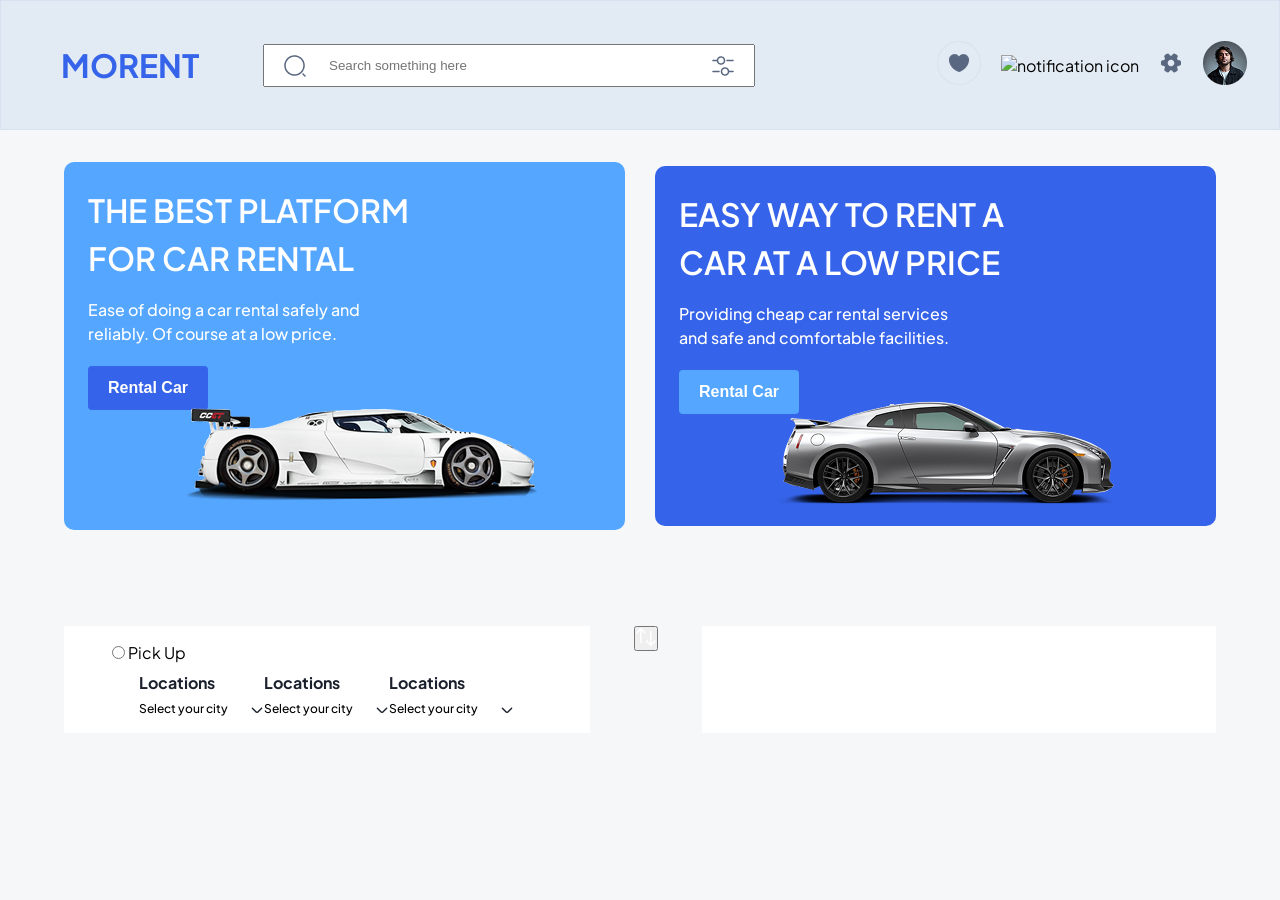
==== index.html @ 28ab7d12 "Add: header and main" ====
<!DOCTYPE html>
<html lang="en">
<head>
    <meta charset="UTF-8">
    <meta name="viewport" content="width=device-width, initial-scale=1.0">
    <title>Document</title>
    <link rel="preconnect" href="https://fonts.googleapis.com">
<link rel="preconnect" href="https://fonts.gstatic.com" crossorigin>
<link href="https://fonts.googleapis.com/css2?family=Montserrat:ital,wght@0,100..900;1,100..900&family=Plus+Jakarta+Sans:ital,wght@0,200..800;1,200..800&family=Roboto:ital,wght@0,100..900;1,100..900&display=swap" rel="stylesheet">
<link rel="stylesheet" href="./assets/style.css">
</head>
<body>
    <header>
        <div class="header-wrapper">
            <div class="logo-input">
                <h1>morent</h1>
                <div class="input">
                    <img class="search-icon" src="./assets/images/search-normal.png" alt="search">
                    <input type="text" placeholder="Search something here">
                    <img class="settings-icon" src="./assets/images/filter.png" alt="">
                </div>
            </div>
            <div class="navigation">
    
                <ul>
                    <li><img src="./assets/images/Like.png" alt="like icon"></li>
                    <li class="notification"><img src="./assets/images/notification(1).png" alt="notification icon"></li>
                    <li><img src="./assets/images/setting-2.png" alt="settings icon"></li>
                    <li><img src="./assets/images/avata.png" alt="avatar"></li>
                </ul>
    
            </div>
    
        </div>
    </header>
    <main>
        <div class="card-wrapper">
            <div class="expensive-car">
                <h2>The Best Platform for Car Rental</h2>
                <p>Ease of doing a car rental safely and reliably. Of course at a low price.</p>
                <div> <button>Rental Car</button></div>
                <img src="./assets/images/expensive-car.png" alt="">
            </div>
            <div class="budget-car">
                <h2>Easy way to rent a car at a low price</h2>
                <p>Providing cheap car rental services and safe and comfortable facilities.</p>
                <div> <button>Rental Car</button> </div>
                <img src="./assets/images/budget-car.png" alt="">
    
            </div>
        </div>
    </main>
    <section>
        <div class="container"> 
            <div class="order-wrapper"> 
            <div class="pick-up">
                <input type="radio" name="color" value="red"> Pick Up
 <div class="location-wrapper">
    <div class="each-location"> 
    <div class="location"> <p>Locations</p></div>
    <div class="city">Select your city
        <img src="/assets/images/arrow-down.png" alt="arrow-down">
    </div>
    </div>
    <div> 
      <div class="location"> <p>Locations</p></div>
    <div class="city">Select your city
        <img src="/assets/images/arrow-down.png" alt="arrow-down">
    </div>
    </div>
    <div> 
      <div class="location"> <p>Locations</p></div>
    <div class="city">Select your city
        <img src="/assets/images/arrow-down.png" alt="arrow-down">
    </div>
    </div>
    
 </div>
        </div>
        <div class="arrows"> <button><img src="./assets/images/Swap.png" alt=""></button></div>
        <div class="drop-off"></div>
        </div>    
    </div>
        </section>
</body>
</html>
---- assets/style.css ----
:root {
    --primary-color: #3563E9;
    --secondary-color: #1A202C;
    --third-color: #FFFFFF;
    --card1-color: #54A6FF
}

*,
*::before,
*::after {
    box-sizing: border-box;
    margin: 0;
    padding: 0;
}

html {
    scroll-behavior: smooth;
}

body {
    font-family: "Plus Jakarta Sans", sans-serif;
    background-color: #F6F7F9;;
}

.header-wrapper {
    display: flex;
    justify-content: space-between;
    align-items: center;
    background-color: #C3D4E966;
    border: 1px solid #C3D4E966;
}

.logo-input {
    display: flex;
    justify-content: center;
    align-items: center;
    gap: 64px;

    & h1 {
        padding-block: 40px;
        padding-left: 60px;
        color: var(--primary-color);
        text-transform: uppercase;
        font-weight: 700;
        font-size: 32px;
        line-height: 150%;
    }

    & input {
        width: 492px;
        padding-block: 12px;
        padding-left: 64px;

    }

}

.input {
    position: relative;

    & .search-icon {
        position: absolute;
        left: 20px;
        top: 10px;
    }

    & .settings-icon {
        position: absolute;
        right: 20px;
        top: 10px;
    }


}


.navigation {
    padding-block: 40px;
    padding-right: 32px;

    & ul {
        display: flex;
        justify-content: center;
        align-items: center;
        list-style: none;
        gap: 20px;


    }

}

main {
    padding: 32px 64px 64px 64px;
}

.card-wrapper {
    display: flex;
    justify-content: center;
    align-items: center;
    gap: 30px;
    color: var(--third-color);

    & .expensive-car {
        width: 640px;
        background-color: var(--card1-color);
        border-radius: 10px;
        padding-top: 24px;
        padding-left: 24px;

        & h2 {
            width: 331px;
            font-weight: 600;
            font-size: 32px;
            line-height: 150%;
            text-transform: uppercase;
        }

        & p {
            width: 282px;
            font-weight: 500;
            font-size: 16px;
            line-height: 150%;
            padding-top: 16px;
            padding-bottom: 20px;
        }

        & button {
            font-weight: 600;
            font-size: 16px;
            line-height: 150%;
            color: var(--third-color);
            background-color: #3563E9;
            padding: 10px 20px;
            border-radius: 4px;
            border: none;
        }

        & img {
            position: relative;
            left: 50%;
            bottom: 0px;
            transform: translate(-50%, -1rem);
        }
    }
}

& .budget-car {
    width: 640px;
    background-color: var(--primary-color);
    border-radius: 10px;
    padding-top: 24px;
    padding-left: 24px;

    & h2 {
        width: 331px;
        font-weight: 600;
        font-size: 32px;
        line-height: 150%;
        text-transform: uppercase;
    }

    & p {
        width: 282px;
        font-weight: 500;
        font-size: 16px;
        line-height: 150%;
        padding-top: 16px;
        padding-bottom: 20px;
    }

    & button {
        font-weight: 600;
        font-size: 16px;
        line-height: 150%;
        color: var(--third-color);
        background-color: var(--card1-color);
        padding: 10px 20px;
        border-radius: 4px;
        border: none;
    }

    & img {
        position: relative;
        left: 50%;
        bottom: 0px;
        transform: translate(-50%, -1rem);
    }
}
.container{
      max-width: 1450px;  
  margin: 0 auto;
  padding: 32px 64px;
}
.order-wrapper{
    display: flex;
    gap: 44px;
& .pick-up{
    width: 582px;
    background-color: var(--third-color);
    padding : 16px 48px;
    & .location-wrapper{
        display: flex;
        justify-content: center;
        align-items: center;
    
     & .location p{
        padding-block: 8px;
        color: var(--secondary-color);
         font-weight: 700;
        font-size: 16px;
        line-height: 150%;
    }
    & .city{
        display: flex;
        gap:22px;
          font-weight: 500;
        font-size: 12px;
        line-height: 100%;
    }
}
}
 

& .drop-off
 {width: 582px;
    background-color: var(--third-color);
 }
}
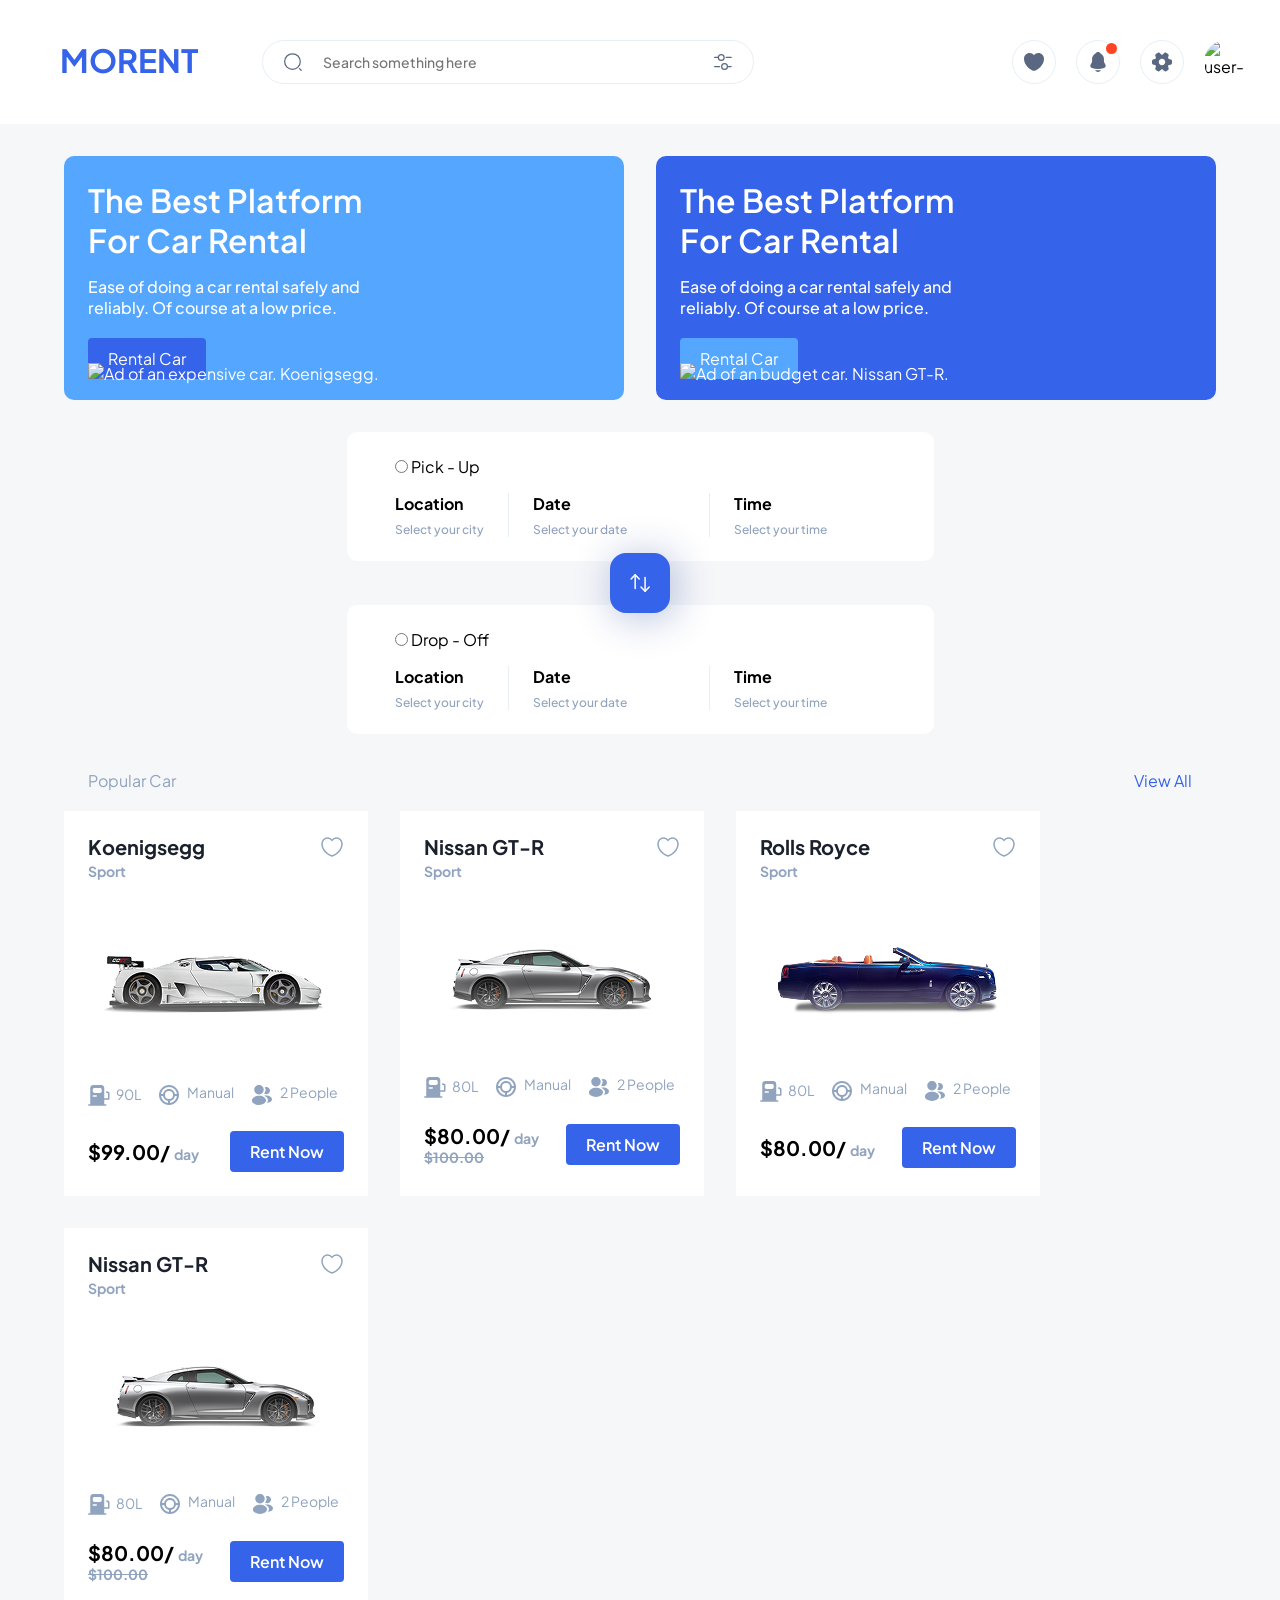
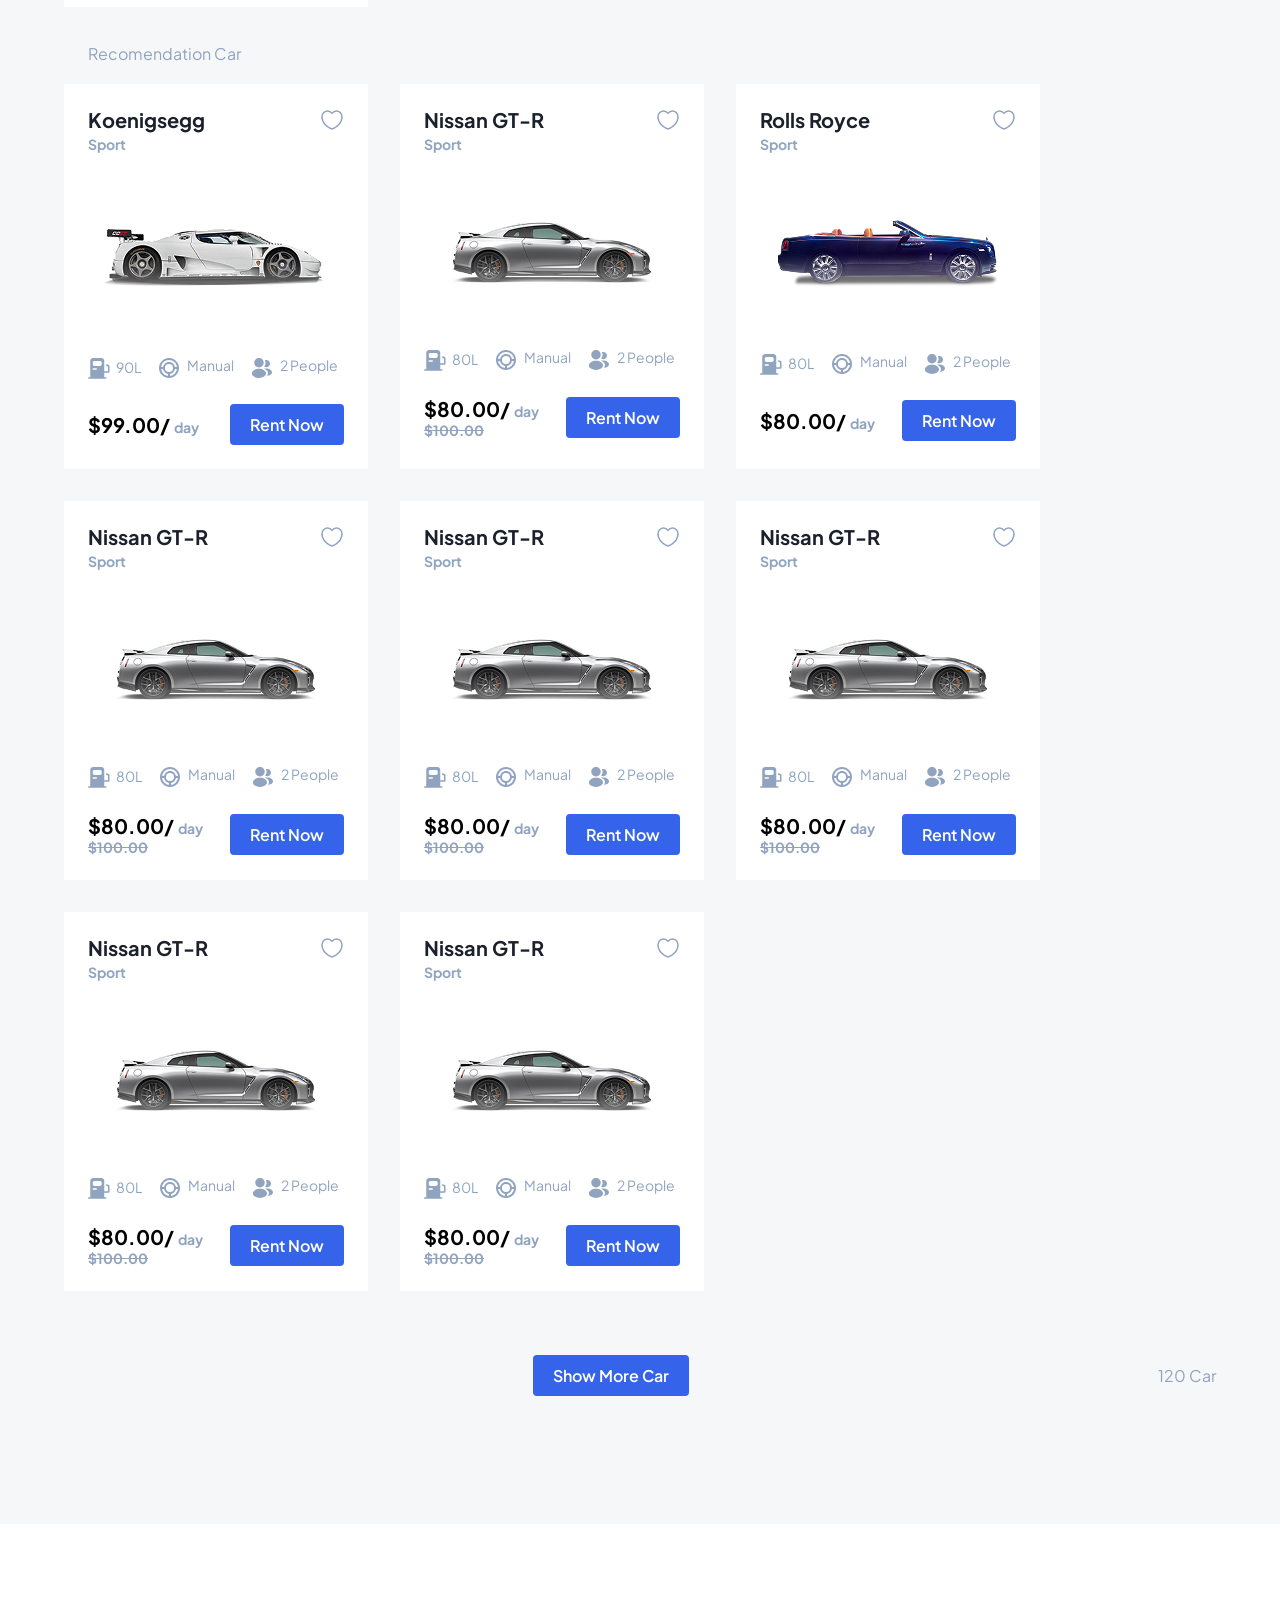
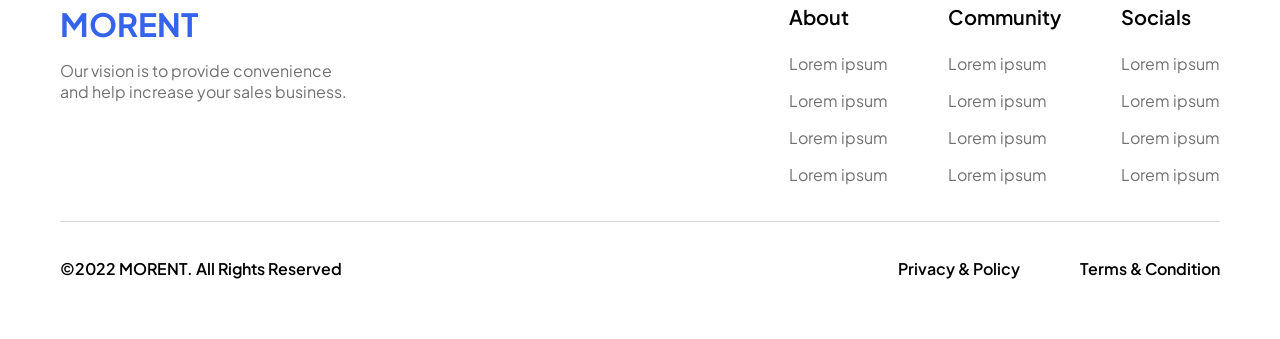
==== commit d0257504: "upload files of car rent" ====
--- a/index.html
+++ b/index.html
@@ -1,86 +1,1225 @@
 <!DOCTYPE html>
 <html lang="en">
+
 <head>
     <meta charset="UTF-8">
     <meta name="viewport" content="width=device-width, initial-scale=1.0">
-    <title>Document</title>
+    <title>Car Rent</title>
     <link rel="preconnect" href="https://fonts.googleapis.com">
-<link rel="preconnect" href="https://fonts.gstatic.com" crossorigin>
-<link href="https://fonts.googleapis.com/css2?family=Montserrat:ital,wght@0,100..900;1,100..900&family=Plus+Jakarta+Sans:ital,wght@0,200..800;1,200..800&family=Roboto:ital,wght@0,100..900;1,100..900&display=swap" rel="stylesheet">
-<link rel="stylesheet" href="./assets/style.css">
+    <link rel="preconnect" href="https://fonts.gstatic.com" crossorigin>
+    <!-- font jakarta sans -->
+    <link
+        href="https://fonts.googleapis.com/css2?family=Courgette&family=Epilogue:ital,wght@0,100..900;1,100..900&family=Noto+Serif+Georgian:wght@100..900&family=Plus+Jakarta+Sans:ital,wght@0,200..800;1,200..800&family=Space+Mono:ital,wght@0,400;0,700;1,400;1,700&family=Work+Sans:ital,wght@0,100..900;1,100..900&display=swap"
+        rel="stylesheet">
+    <link rel="stylesheet" href="assets/css/resets.css">
+    <link rel="stylesheet" href="assets/css/style.css">
+    <link rel="stylesheet" href="assets/css/responsive.css">
+
 </head>
 <body>
     <header>
         <div class="header-wrapper">
-            <div class="logo-input">
-                <h1>morent</h1>
-                <div class="input">
-                    <img class="search-icon" src="./assets/images/search-normal.png" alt="search">
-                    <input type="text" placeholder="Search something here">
-                    <img class="settings-icon" src="./assets/images/filter.png" alt="">
+            <div class="logo-search">
+                <div class="logo">
+                    <a href="index.html">morent</a>
+                </div>
+                <div class="search">
+                    <form>
+                        <svg xmlns="http://www.w3.org/2000/svg" width="24" height="24" viewBox="0 0 24 24" fill="none">
+                            <path
+                                d="M11.5 21C16.7467 21 21 16.7467 21 11.5C21 6.25329 16.7467 2 11.5 2C6.25329 2 2 6.25329 2 11.5C2 16.7467 6.25329 21 11.5 21Z"
+                                stroke="#596780" stroke-width="1.5" stroke-linecap="round" stroke-linejoin="round" />
+                            <path d="M22 22L20 20" stroke="#596780" stroke-width="1.5" stroke-linecap="round"
+                                stroke-linejoin="round" />
+                        </svg>
+                        <input type="text" placeholder="Search something here">
+                        <a href="pages/filter.html">
+                        <svg class="filter" xmlns="http://www.w3.org/2000/svg" width="24" height="24" viewBox="0 0 24 24" fill="none">
+                            <path d="M22 6.5H16" stroke="#596780" stroke-width="1.5" stroke-miterlimit="10"
+                                stroke-linecap="round" stroke-linejoin="round" />
+                            <path d="M6 6.5H2" stroke="#596780" stroke-width="1.5" stroke-miterlimit="10"
+                                stroke-linecap="round" stroke-linejoin="round" />
+                            <path
+                                d="M10 10C11.933 10 13.5 8.433 13.5 6.5C13.5 4.567 11.933 3 10 3C8.067 3 6.5 4.567 6.5 6.5C6.5 8.433 8.067 10 10 10Z"
+                                stroke="#596780" stroke-width="1.5" stroke-miterlimit="10" stroke-linecap="round"
+                                stroke-linejoin="round" />
+                            <path d="M22 17.5H18" stroke="#596780" stroke-width="1.5" stroke-miterlimit="10"
+                                stroke-linecap="round" stroke-linejoin="round" />
+                            <path d="M8 17.5H2" stroke="#596780" stroke-width="1.5" stroke-miterlimit="10"
+                                stroke-linecap="round" stroke-linejoin="round" />
+                            <path
+                                d="M14 21C15.933 21 17.5 19.433 17.5 17.5C17.5 15.567 15.933 14 14 14C12.067 14 10.5 15.567 10.5 17.5C10.5 19.433 12.067 21 14 21Z"
+                                stroke="#596780" stroke-width="1.5" stroke-miterlimit="10" stroke-linecap="round"
+                                stroke-linejoin="round" />
+                        </svg>
+                        </a>
+                    </form>
                 </div>
             </div>
-            <div class="navigation">
-    
-                <ul>
-                    <li><img src="./assets/images/Like.png" alt="like icon"></li>
-                    <li class="notification"><img src="./assets/images/notification(1).png" alt="notification icon"></li>
-                    <li><img src="./assets/images/setting-2.png" alt="settings icon"></li>
-                    <li><img src="./assets/images/avata.png" alt="avatar"></li>
-                </ul>
-    
-            </div>
-    
-        </div>
-    </header>
-    <main>
-        <div class="card-wrapper">
-            <div class="expensive-car">
-                <h2>The Best Platform for Car Rental</h2>
-                <p>Ease of doing a car rental safely and reliably. Of course at a low price.</p>
-                <div> <button>Rental Car</button></div>
-                <img src="./assets/images/expensive-car.png" alt="">
-            </div>
-            <div class="budget-car">
-                <h2>Easy way to rent a car at a low price</h2>
-                <p>Providing cheap car rental services and safe and comfortable facilities.</p>
-                <div> <button>Rental Car</button> </div>
-                <img src="./assets/images/budget-car.png" alt="">
-    
+            <div class="cta">
+
+                <div class="favorites cta-item">
+                    <svg xmlns="http://www.w3.org/2000/svg" width="20" height="18" viewBox="0 0 20 18" fill="none">
+                        <path
+                            d="M14.44 0C12.63 0 11.01 0.88 10 2.23C8.99 0.88 7.37 0 5.56 0C2.49 0 0 2.5 0 5.59C0 6.78 0.19 7.88 0.52 8.9C2.1 13.9 6.97 16.89 9.38 17.71C9.72 17.83 10.28 17.83 10.62 17.71C13.03 16.89 17.9 13.9 19.48 8.9C19.81 7.88 20 6.78 20 5.59C20 2.5 17.51 0 14.44 0Z"
+                            fill="#596780" />
+                    </svg>
+                </div>
+                <div class="notifications cta-item">
+                    <svg xmlns="http://www.w3.org/2000/svg" width="24" height="24" viewBox="0 0 24 24" fill="none">
+                        <path
+                            d="M19.3399 14.49L18.3399 12.83C18.1299 12.46 17.9399 11.76 17.9399 11.35V8.82C17.9399 6.47 16.5599 4.44 14.5699 3.49C14.0499 2.57 13.0899 2 11.9899 2C10.8999 2 9.91994 2.59 9.39994 3.52C7.44994 4.49 6.09994 6.5 6.09994 8.82V11.35C6.09994 11.76 5.90994 12.46 5.69994 12.82L4.68994 14.49C4.28994 15.16 4.19994 15.9 4.44994 16.58C4.68994 17.25 5.25994 17.77 5.99994 18.02C7.93994 18.68 9.97994 19 12.0199 19C14.0599 19 16.0999 18.68 18.0399 18.03C18.7399 17.8 19.2799 17.27 19.5399 16.58C19.7999 15.89 19.7299 15.13 19.3399 14.49Z"
+                            fill="#596780" />
+                        <path
+                            d="M14.8299 20.01C14.4099 21.17 13.2999 22 11.9999 22C11.2099 22 10.4299 21.68 9.87993 21.11C9.55993 20.81 9.31993 20.41 9.17993 20C9.30993 20.02 9.43993 20.03 9.57993 20.05C9.80993 20.08 10.0499 20.11 10.2899 20.13C10.8599 20.18 11.4399 20.21 12.0199 20.21C12.5899 20.21 13.1599 20.18 13.7199 20.13C13.9299 20.11 14.1399 20.1 14.3399 20.07C14.4999 20.05 14.6599 20.03 14.8299 20.01Z"
+                            fill="#596780" />
+                    </svg>
+                </div>
+                <div class="settings cta-item">
+                    <svg xmlns="http://www.w3.org/2000/svg" width="24" height="24" viewBox="0 0 24 24" fill="none">
+                        <path
+                            d="M20.1 9.22006C18.29 9.22006 17.55 7.94006 18.45 6.37006C18.97 5.46006 18.66 4.30006 17.75 3.78006L16.02 2.79006C15.23 2.32006 14.21 2.60006 13.74 3.39006L13.63 3.58006C12.73 5.15006 11.25 5.15006 10.34 3.58006L10.23 3.39006C9.78 2.60006 8.76 2.32006 7.97 2.79006L6.24 3.78006C5.33 4.30006 5.02 5.47006 5.54 6.38006C6.45 7.94006 5.71 9.22006 3.9 9.22006C2.86 9.22006 2 10.0701 2 11.1201V12.8801C2 13.9201 2.85 14.7801 3.9 14.7801C5.71 14.7801 6.45 16.0601 5.54 17.6301C5.02 18.5401 5.33 19.7001 6.24 20.2201L7.97 21.2101C8.76 21.6801 9.78 21.4001 10.25 20.6101L10.36 20.4201C11.26 18.8501 12.74 18.8501 13.65 20.4201L13.76 20.6101C14.23 21.4001 15.25 21.6801 16.04 21.2101L17.77 20.2201C18.68 19.7001 18.99 18.5301 18.47 17.6301C17.56 16.0601 18.3 14.7801 20.11 14.7801C21.15 14.7801 22.01 13.9301 22.01 12.8801V11.1201C22 10.0801 21.15 9.22006 20.1 9.22006ZM12 15.2501C10.21 15.2501 8.75 13.7901 8.75 12.0001C8.75 10.2101 10.21 8.75006 12 8.75006C13.79 8.75006 15.25 10.2101 15.25 12.0001C15.25 13.7901 13.79 15.2501 12 15.2501Z"
+                            fill="#596780" />
+                    </svg>
+                </div>
+                <div class="user">
+                    <img src="assets/images/user-avatar.webp" alt="user-avatar">
+                </div>
             </div>
         </div>
+
+    </header>
+
+    <main>
+        <section class="ads-section">
+            <div class="ad-wrapper">
+                <div class="ad-card">
+                    <div class="ad-info">
+                        <h2>the best platform for car rental</h2>
+                        <p>Ease of doing a car rental safely and reliably. Of course at a low price.</p>
+                        <button class="btn">
+                            <a href="#">rental car</a>
+                        </button>
+                    </div>
+
+                    <img src="./assets/images/ads/ad-expensive-car.png" alt="Ad of an expensive car. Koenigsegg.">
+                </div>
+
+                <div class="ad-card">
+                    <div class="ad-info">
+                        <h2>the best platform for car rental</h2>
+                        <p>Ease of doing a car rental safely and reliably. Of course at a low price.</p>
+                        <button class="btn">
+                            <a href="#">rental car</a>
+                        </button>
+                    </div>
+
+                    <img src="./assets/images/ads/ad-budget-car.png" alt="Ad of an budget car. Nissan GT-R.">
+                </div>
+            </div>
+        </section>
+
+        <section class="filters-section">
+            <div class="filter-wrapper">
+                <form class="pick-up">
+                    <label>
+                        <input type="radio" name="pick-up">
+                        Pick - Up
+                    </label>
+                    <div class="form-group">
+                        <div class="select-container">
+                            <label for="location">
+                                Location
+                            </label>
+                            <select name="location" id="location">
+                                <option value="" disabled selected hidden>Select your city</option>
+                                <option value="jakarta">Jakarta</option>
+                                <option value="bandung">Bandung</option>
+                            </select>
+                        </div>
+                        <div class="vertical-line"></div>
+                        <div class="select-container">
+                            <label for="date">
+                                Date
+                            </label>
+                            <input type="text" placeholder="Select your date" onfocus="(this.type='date')" onblur="if(!this.value) this.type='text'">
+
+                        </div>
+                        <div class="vertical-line"></div>
+                        <div class="select-container">
+                            <label for="time">
+                                Time
+                            </label>
+                            <input type="text" placeholder="Select your time" onfocus="(this.type='time')" onblur="if(!this.value) this.type='text'">
+                        </div>
+                    </div>
+                </form>
+                <button class="btn">
+                    <svg xmlns="http://www.w3.org/2000/svg" width="24" height="24" viewBox="0 0 24 24" fill="none">
+                        <path d="M7.16051 3.83577L7.16051 17.4536" stroke="white" stroke-width="1.5" stroke-linecap="round"
+                            stroke-linejoin="round" />
+                        <path d="M3.08273 7.93188L7.1605 3.83522L11.2383 7.93188" stroke="white" stroke-width="1.5"
+                            stroke-linecap="round" stroke-linejoin="round" />
+                        <path d="M17.0887 20.1671L17.0887 6.54934" stroke="white" stroke-width="1.5" stroke-linecap="round"
+                            stroke-linejoin="round" />
+                        <path d="M21.1665 16.071L17.0887 20.1677L13.0109 16.071" stroke="white" stroke-width="1.5"
+                            stroke-linecap="round" stroke-linejoin="round" />
+                    </svg>
+                </button>
+                <form class="drop-off">
+                    <label>
+                        <input type="radio" name="drop-off">
+                        Drop - Off
+                    </label>
+                    <div class="form-group">
+                        <div class="select-container">
+                            <label for="location">
+                                Location
+                            </label>
+                            <select name="location" id="location">
+                                <option value="" disabled selected hidden>Select your city</option>
+                                <option value="jakarta">Jakarta</option>
+                                <option value="bandung">Bandung</option>
+                            </select>
+                        </div>
+                        <div class="vertical-line"></div>
+                        <div class="select-container">
+                            <label for="date">
+                                Date
+                            </label>
+                            <input type="text" placeholder="Select your date" onfocus="(this.type='date')" onblur="if(!this.value) this.type='text'">
+
+                        </div>
+                        <div class="vertical-line"></div>
+                        <div class="select-container">
+                            <label for="time">
+                                Time
+                            </label>
+                            <input type="text" placeholder="Select your time" onfocus="(this.type='time')" onblur="if(!this.value) this.type='text'">
+                        </div>
+                    </div>
+                </form>
+            </div>
+        </section>
+        <section class="popular-cars">   
+            <header>
+                <h3>
+                    popular car
+                </h3>
+                <a href="">view all</a>
+            </header>
+            <div class="cards-wrapper">
+                <div class="card">
+                    <div class="card-header">
+                        <div class="model-class">
+                            <h4 class="model">Koenigsegg</h4>
+                            <span class="class">Sport</span>
+                        </div>
+                        <div class="favorite-wrapper">
+                            <svg xmlns="http://www.w3.org/2000/svg" width="24" height="24" viewBox="0 0 24 24" fill="none">
+                                <path
+                                    d="M12.62 20.81C12.28 20.93 11.72 20.93 11.38 20.81C8.48 19.82 2 15.69 2 8.68998C2 5.59998 4.49 3.09998 7.56 3.09998C9.38 3.09998 10.99 3.97998 12 5.33998C13.01 3.97998 14.63 3.09998 16.44 3.09998C19.51 3.09998 22 5.59998 22 8.68998C22 15.69 15.52 19.82 12.62 20.81Z"
+                                    stroke="#90A3BF" stroke-width="1.5" stroke-linecap="round" stroke-linejoin="round" />
+                            </svg>
+                        </div>
+                    </div>
+                    <div class="card-body">
+                        <div class="image-wrapper">
+                            <img src="./assets/images/Koenigsegg.png" alt="Koenigsegg">
+                        </div>
+                        <div class="specifications">
+                            <div class="fuel">
+                            <svg width="22" height="21" viewBox="0 0 22 21" fill="none" xmlns="http://www.w3.org/2000/svg">
+                                <path
+                                    d="M21.09 7.33L19.09 6.33C18.72 6.15 18.26 6.29 18.08 6.66C17.89 7.04 18.04 7.49 18.41 7.67L20 8.46V13.25L16.25 13.26V3C16.25 1 14.91 0 13.25 0H5.25C3.59 0 2.25 1 2.25 3V19.25H0.75C0.34 19.25 0 19.59 0 20C0 20.41 0.34 20.75 0.75 20.75H17.75C18.16 20.75 18.5 20.41 18.5 20C18.5 19.59 18.16 19.25 17.75 19.25H16.25V14.76L20.75 14.75C21.17 14.75 21.5 14.41 21.5 14V8C21.5 7.72 21.34 7.46 21.09 7.33ZM4.75 4.89C4.75 3.5 5.6 3 6.64 3H11.87C12.9 3 13.75 3.5 13.75 4.89V6.12C13.75 7.5 12.9 8 11.86 8H6.64C5.6 8 4.75 7.5 4.75 6.11V4.89ZM5.25 10.25H8.25C8.66 10.25 9 10.59 9 11C9 11.41 8.66 11.75 8.25 11.75H5.25C4.84 11.75 4.5 11.41 4.5 11C4.5 10.59 4.84 10.25 5.25 10.25Z"
+                                    fill="#90A3BF" />
+                            </svg>
+                            <span>90L</span>
+                            
+                            
+                            </div>
+                            <div class="transmission">
+                                <svg width="24" height="24" viewBox="0 0 24 24" fill="none" xmlns="http://www.w3.org/2000/svg">
+                                    <path d="M12 2C6.48 2 2 6.48 2 12C2 17.52 6.48 22 12 22C17.52 22 22 17.52 22 12C22 6.48 17.53 2 12 2Z"
+                                        fill="#90A3BF" />
+                                    <rect x="4" y="4" width="16" height="16" rx="8" fill="white" />
+                                    <path d="M12 6C8.688 6 6 8.688 6 12C6 15.312 8.688 18 12 18C15.312 18 18 15.312 18 12C18 8.688 15.318 6 12 6Z"
+                                        fill="#90A3BF" />
+                                    <rect x="8" y="8" width="8" height="8" rx="4" fill="white" />
+                                    <rect x="11" y="17" width="2" height="4" fill="#90A3BF" />
+                                    <rect x="17" y="11" width="4" height="2" fill="#90A3BF" />
+                                    <rect x="3" y="11" width="4" height="2" fill="#90A3BF" />
+                                </svg>
+                                <span>Manual</span>
+                            </div>
+                            <div class="capacity">
+                                <svg width="24" height="24" viewBox="0 0 24 24" fill="none" xmlns="http://www.w3.org/2000/svg">
+                                    <path
+                                        d="M9 2C6.38 2 4.25 4.13 4.25 6.75C4.25 9.32 6.26 11.4 8.88 11.49C8.96 11.48 9.04 11.48 9.1 11.49C9.12 11.49 9.13 11.49 9.15 11.49C9.16 11.49 9.16 11.49 9.17 11.49C11.73 11.4 13.74 9.32 13.75 6.75C13.75 4.13 11.62 2 9 2Z"
+                                        fill="#90A3BF" />
+                                    <path
+                                        d="M14.08 14.15C11.29 12.29 6.73996 12.29 3.92996 14.15C2.65996 15 1.95996 16.15 1.95996 17.38C1.95996 18.61 2.65996 19.75 3.91996 20.59C5.31996 21.53 7.15996 22 8.99996 22C10.84 22 12.68 21.53 14.08 20.59C15.34 19.74 16.04 18.6 16.04 17.36C16.03 16.13 15.34 14.99 14.08 14.15Z"
+                                        fill="#90A3BF" />
+                                    <path
+                                        d="M19.9901 7.34001C20.1501 9.28001 18.7701 10.98 16.8601 11.21C16.8501 11.21 16.8501 11.21 16.8401 11.21H16.8101C16.7501 11.21 16.6901 11.21 16.6401 11.23C15.6701 11.28 14.7801 10.97 14.1101 10.4C15.1401 9.48001 15.7301 8.10001 15.6101 6.60001C15.5401 5.79001 15.2601 5.05001 14.8401 4.42001C15.2201 4.23001 15.6601 4.11001 16.1101 4.07001C18.0701 3.90001 19.8201 5.36001 19.9901 7.34001Z"
+                                        fill="#90A3BF" />
+                                    <path
+                                        d="M21.99 16.59C21.91 17.56 21.29 18.4 20.25 18.97C19.25 19.52 17.99 19.78 16.74 19.75C17.46 19.1 17.88 18.29 17.96 17.43C18.06 16.19 17.47 15 16.29 14.05C15.62 13.52 14.84 13.1 13.99 12.79C16.2 12.15 18.98 12.58 20.69 13.96C21.61 14.7 22.08 15.63 21.99 16.59Z"
+                                        fill="#90A3BF" />
+                                </svg>
+                                <span>2 People</span>
+                            </div>
+                        </div>
+                    </div>
+                    <div class="card-footer">
+                        <div class="price-wrapper">
+                            <div class="price">
+                                <p>
+                                    $99.00/
+                                    <span>day</span>
+                                </p>
+                            </div>
+                        </div>
+                        <button class="btn">Rent Now</button>
+                    </div>
+                </div>
+
+                <div class="card">
+                    <div class="card-header">
+                        <div class="model-class">
+                            <h4 class="model">Nissan GT-R</h4>
+                            <span class="class">Sport</span>
+                        </div>
+                        <div class="favorite-wrapper">
+                            <svg xmlns="http://www.w3.org/2000/svg" width="24" height="24" viewBox="0 0 24 24" fill="none">
+                                <path
+                                    d="M12.62 20.81C12.28 20.93 11.72 20.93 11.38 20.81C8.48 19.82 2 15.69 2 8.68998C2 5.59998 4.49 3.09998 7.56 3.09998C9.38 3.09998 10.99 3.97998 12 5.33998C13.01 3.97998 14.63 3.09998 16.44 3.09998C19.51 3.09998 22 5.59998 22 8.68998C22 15.69 15.52 19.82 12.62 20.81Z"
+                                    stroke="#90A3BF" stroke-width="1.5" stroke-linecap="round" stroke-linejoin="round" />
+                            </svg>
+                        </div>
+                    </div>
+                    <div class="card-body">
+                        <div class="image-wrapper">
+                            <img src="./assets/images/nissan.png" alt="Nissan GT-R">
+                        </div>
+                        <div class="specifications">
+                            <div class="fuel">
+                            <svg width="22" height="21" viewBox="0 0 22 21" fill="none" xmlns="http://www.w3.org/2000/svg">
+                                <path
+                                    d="M21.09 7.33L19.09 6.33C18.72 6.15 18.26 6.29 18.08 6.66C17.89 7.04 18.04 7.49 18.41 7.67L20 8.46V13.25L16.25 13.26V3C16.25 1 14.91 0 13.25 0H5.25C3.59 0 2.25 1 2.25 3V19.25H0.75C0.34 19.25 0 19.59 0 20C0 20.41 0.34 20.75 0.75 20.75H17.75C18.16 20.75 18.5 20.41 18.5 20C18.5 19.59 18.16 19.25 17.75 19.25H16.25V14.76L20.75 14.75C21.17 14.75 21.5 14.41 21.5 14V8C21.5 7.72 21.34 7.46 21.09 7.33ZM4.75 4.89C4.75 3.5 5.6 3 6.64 3H11.87C12.9 3 13.75 3.5 13.75 4.89V6.12C13.75 7.5 12.9 8 11.86 8H6.64C5.6 8 4.75 7.5 4.75 6.11V4.89ZM5.25 10.25H8.25C8.66 10.25 9 10.59 9 11C9 11.41 8.66 11.75 8.25 11.75H5.25C4.84 11.75 4.5 11.41 4.5 11C4.5 10.59 4.84 10.25 5.25 10.25Z"
+                                    fill="#90A3BF" />
+                            </svg>
+                            <span>80L</span>
+                            
+                            
+                            </div>
+                            <div class="transmission">
+                                <svg width="24" height="24" viewBox="0 0 24 24" fill="none" xmlns="http://www.w3.org/2000/svg">
+                                    <path d="M12 2C6.48 2 2 6.48 2 12C2 17.52 6.48 22 12 22C17.52 22 22 17.52 22 12C22 6.48 17.53 2 12 2Z"
+                                        fill="#90A3BF" />
+                                    <rect x="4" y="4" width="16" height="16" rx="8" fill="white" />
+                                    <path d="M12 6C8.688 6 6 8.688 6 12C6 15.312 8.688 18 12 18C15.312 18 18 15.312 18 12C18 8.688 15.318 6 12 6Z"
+                                        fill="#90A3BF" />
+                                    <rect x="8" y="8" width="8" height="8" rx="4" fill="white" />
+                                    <rect x="11" y="17" width="2" height="4" fill="#90A3BF" />
+                                    <rect x="17" y="11" width="4" height="2" fill="#90A3BF" />
+                                    <rect x="3" y="11" width="4" height="2" fill="#90A3BF" />
+                                </svg>
+                                <span>Manual</span>
+                            </div>
+                            <div class="capacity">
+                                <svg width="24" height="24" viewBox="0 0 24 24" fill="none" xmlns="http://www.w3.org/2000/svg">
+                                    <path
+                                        d="M9 2C6.38 2 4.25 4.13 4.25 6.75C4.25 9.32 6.26 11.4 8.88 11.49C8.96 11.48 9.04 11.48 9.1 11.49C9.12 11.49 9.13 11.49 9.15 11.49C9.16 11.49 9.16 11.49 9.17 11.49C11.73 11.4 13.74 9.32 13.75 6.75C13.75 4.13 11.62 2 9 2Z"
+                                        fill="#90A3BF" />
+                                    <path
+                                        d="M14.08 14.15C11.29 12.29 6.73996 12.29 3.92996 14.15C2.65996 15 1.95996 16.15 1.95996 17.38C1.95996 18.61 2.65996 19.75 3.91996 20.59C5.31996 21.53 7.15996 22 8.99996 22C10.84 22 12.68 21.53 14.08 20.59C15.34 19.74 16.04 18.6 16.04 17.36C16.03 16.13 15.34 14.99 14.08 14.15Z"
+                                        fill="#90A3BF" />
+                                    <path
+                                        d="M19.9901 7.34001C20.1501 9.28001 18.7701 10.98 16.8601 11.21C16.8501 11.21 16.8501 11.21 16.8401 11.21H16.8101C16.7501 11.21 16.6901 11.21 16.6401 11.23C15.6701 11.28 14.7801 10.97 14.1101 10.4C15.1401 9.48001 15.7301 8.10001 15.6101 6.60001C15.5401 5.79001 15.2601 5.05001 14.8401 4.42001C15.2201 4.23001 15.6601 4.11001 16.1101 4.07001C18.0701 3.90001 19.8201 5.36001 19.9901 7.34001Z"
+                                        fill="#90A3BF" />
+                                    <path
+                                        d="M21.99 16.59C21.91 17.56 21.29 18.4 20.25 18.97C19.25 19.52 17.99 19.78 16.74 19.75C17.46 19.1 17.88 18.29 17.96 17.43C18.06 16.19 17.47 15 16.29 14.05C15.62 13.52 14.84 13.1 13.99 12.79C16.2 12.15 18.98 12.58 20.69 13.96C21.61 14.7 22.08 15.63 21.99 16.59Z"
+                                        fill="#90A3BF" />
+                                </svg>
+                                <span>2 People</span>
+                            </div>
+                        </div>
+                    </div>
+                    <div class="card-footer">
+                        <div class="price-wrapper">
+                            <div class="price">
+                                <p>
+                                    $80.00/
+                                    <span>day</span>
+                                </p>
+                            </div>
+                            <div class="previous-price">
+                                <p>$100.00</p>
+                            </div>
+                        </div>
+                        <button class="btn">Rent Now</button>
+                    </div>
+                </div>
+
+                <div class="card">
+                    <div class="card-header">
+                        <div class="model-class">
+                            <h4 class="model">Rolls Royce</h4>
+                            <span class="class">Sport</span>
+                        </div>
+                        <div class="favorite-wrapper">
+                            <svg xmlns="http://www.w3.org/2000/svg" width="24" height="24" viewBox="0 0 24 24" fill="none">
+                                <path
+                                    d="M12.62 20.81C12.28 20.93 11.72 20.93 11.38 20.81C8.48 19.82 2 15.69 2 8.68998C2 5.59998 4.49 3.09998 7.56 3.09998C9.38 3.09998 10.99 3.97998 12 5.33998C13.01 3.97998 14.63 3.09998 16.44 3.09998C19.51 3.09998 22 5.59998 22 8.68998C22 15.69 15.52 19.82 12.62 20.81Z"
+                                    stroke="#90A3BF" stroke-width="1.5" stroke-linecap="round" stroke-linejoin="round" />
+                            </svg>
+                        </div>
+                    </div>
+                    <div class="card-body">
+                        <div class="image-wrapper">
+                            <img src="./assets/images/rolss-royce.png" alt="Rolls Royce">
+                        </div>
+                        <div class="specifications">
+                            <div class="fuel">
+                            <svg width="22" height="21" viewBox="0 0 22 21" fill="none" xmlns="http://www.w3.org/2000/svg">
+                                <path
+                                    d="M21.09 7.33L19.09 6.33C18.72 6.15 18.26 6.29 18.08 6.66C17.89 7.04 18.04 7.49 18.41 7.67L20 8.46V13.25L16.25 13.26V3C16.25 1 14.91 0 13.25 0H5.25C3.59 0 2.25 1 2.25 3V19.25H0.75C0.34 19.25 0 19.59 0 20C0 20.41 0.34 20.75 0.75 20.75H17.75C18.16 20.75 18.5 20.41 18.5 20C18.5 19.59 18.16 19.25 17.75 19.25H16.25V14.76L20.75 14.75C21.17 14.75 21.5 14.41 21.5 14V8C21.5 7.72 21.34 7.46 21.09 7.33ZM4.75 4.89C4.75 3.5 5.6 3 6.64 3H11.87C12.9 3 13.75 3.5 13.75 4.89V6.12C13.75 7.5 12.9 8 11.86 8H6.64C5.6 8 4.75 7.5 4.75 6.11V4.89ZM5.25 10.25H8.25C8.66 10.25 9 10.59 9 11C9 11.41 8.66 11.75 8.25 11.75H5.25C4.84 11.75 4.5 11.41 4.5 11C4.5 10.59 4.84 10.25 5.25 10.25Z"
+                                    fill="#90A3BF" />
+                            </svg>
+                            <span>80L</span>
+                            
+                            
+                            </div>
+                            <div class="transmission">
+                                <svg width="24" height="24" viewBox="0 0 24 24" fill="none" xmlns="http://www.w3.org/2000/svg">
+                                    <path d="M12 2C6.48 2 2 6.48 2 12C2 17.52 6.48 22 12 22C17.52 22 22 17.52 22 12C22 6.48 17.53 2 12 2Z"
+                                        fill="#90A3BF" />
+                                    <rect x="4" y="4" width="16" height="16" rx="8" fill="white" />
+                                    <path d="M12 6C8.688 6 6 8.688 6 12C6 15.312 8.688 18 12 18C15.312 18 18 15.312 18 12C18 8.688 15.318 6 12 6Z"
+                                        fill="#90A3BF" />
+                                    <rect x="8" y="8" width="8" height="8" rx="4" fill="white" />
+                                    <rect x="11" y="17" width="2" height="4" fill="#90A3BF" />
+                                    <rect x="17" y="11" width="4" height="2" fill="#90A3BF" />
+                                    <rect x="3" y="11" width="4" height="2" fill="#90A3BF" />
+                                </svg>
+                                <span>Manual</span>
+                            </div>
+                            <div class="capacity">
+                                <svg width="24" height="24" viewBox="0 0 24 24" fill="none" xmlns="http://www.w3.org/2000/svg">
+                                    <path
+                                        d="M9 2C6.38 2 4.25 4.13 4.25 6.75C4.25 9.32 6.26 11.4 8.88 11.49C8.96 11.48 9.04 11.48 9.1 11.49C9.12 11.49 9.13 11.49 9.15 11.49C9.16 11.49 9.16 11.49 9.17 11.49C11.73 11.4 13.74 9.32 13.75 6.75C13.75 4.13 11.62 2 9 2Z"
+                                        fill="#90A3BF" />
+                                    <path
+                                        d="M14.08 14.15C11.29 12.29 6.73996 12.29 3.92996 14.15C2.65996 15 1.95996 16.15 1.95996 17.38C1.95996 18.61 2.65996 19.75 3.91996 20.59C5.31996 21.53 7.15996 22 8.99996 22C10.84 22 12.68 21.53 14.08 20.59C15.34 19.74 16.04 18.6 16.04 17.36C16.03 16.13 15.34 14.99 14.08 14.15Z"
+                                        fill="#90A3BF" />
+                                    <path
+                                        d="M19.9901 7.34001C20.1501 9.28001 18.7701 10.98 16.8601 11.21C16.8501 11.21 16.8501 11.21 16.8401 11.21H16.8101C16.7501 11.21 16.6901 11.21 16.6401 11.23C15.6701 11.28 14.7801 10.97 14.1101 10.4C15.1401 9.48001 15.7301 8.10001 15.6101 6.60001C15.5401 5.79001 15.2601 5.05001 14.8401 4.42001C15.2201 4.23001 15.6601 4.11001 16.1101 4.07001C18.0701 3.90001 19.8201 5.36001 19.9901 7.34001Z"
+                                        fill="#90A3BF" />
+                                    <path
+                                        d="M21.99 16.59C21.91 17.56 21.29 18.4 20.25 18.97C19.25 19.52 17.99 19.78 16.74 19.75C17.46 19.1 17.88 18.29 17.96 17.43C18.06 16.19 17.47 15 16.29 14.05C15.62 13.52 14.84 13.1 13.99 12.79C16.2 12.15 18.98 12.58 20.69 13.96C21.61 14.7 22.08 15.63 21.99 16.59Z"
+                                        fill="#90A3BF" />
+                                </svg>
+                                <span>2 People</span>
+                            </div>
+                        </div>
+                    </div>
+                    <div class="card-footer">
+                        <div class="price-wrapper">
+                            <div class="price">
+                                <p>
+                                    $80.00/
+                                    <span>day</span>
+                                </p>
+                            </div>
+                        </div>
+                        <button class="btn">Rent Now</button>
+                    </div>
+                </div>
+
+                <div class="card">
+                    <div class="card-header">
+                        <div class="model-class">
+                            <h4 class="model">Nissan GT-R</h4>
+                            <span class="class">Sport</span>
+                        </div>
+                        <div class="favorite-wrapper">
+                            <svg xmlns="http://www.w3.org/2000/svg" width="24" height="24" viewBox="0 0 24 24" fill="none">
+                                <path
+                                    d="M12.62 20.81C12.28 20.93 11.72 20.93 11.38 20.81C8.48 19.82 2 15.69 2 8.68998C2 5.59998 4.49 3.09998 7.56 3.09998C9.38 3.09998 10.99 3.97998 12 5.33998C13.01 3.97998 14.63 3.09998 16.44 3.09998C19.51 3.09998 22 5.59998 22 8.68998C22 15.69 15.52 19.82 12.62 20.81Z"
+                                    stroke="#90A3BF" stroke-width="1.5" stroke-linecap="round" stroke-linejoin="round" />
+                            </svg>
+                        </div>
+                    </div>
+                    <div class="card-body">
+                        <div class="image-wrapper">
+                            <img src="./assets/images/nissan.png" alt="Nissan GT-R">
+                        </div>
+                        <div class="specifications">
+                            <div class="fuel">
+                            <svg width="22" height="21" viewBox="0 0 22 21" fill="none" xmlns="http://www.w3.org/2000/svg">
+                                <path
+                                    d="M21.09 7.33L19.09 6.33C18.72 6.15 18.26 6.29 18.08 6.66C17.89 7.04 18.04 7.49 18.41 7.67L20 8.46V13.25L16.25 13.26V3C16.25 1 14.91 0 13.25 0H5.25C3.59 0 2.25 1 2.25 3V19.25H0.75C0.34 19.25 0 19.59 0 20C0 20.41 0.34 20.75 0.75 20.75H17.75C18.16 20.75 18.5 20.41 18.5 20C18.5 19.59 18.16 19.25 17.75 19.25H16.25V14.76L20.75 14.75C21.17 14.75 21.5 14.41 21.5 14V8C21.5 7.72 21.34 7.46 21.09 7.33ZM4.75 4.89C4.75 3.5 5.6 3 6.64 3H11.87C12.9 3 13.75 3.5 13.75 4.89V6.12C13.75 7.5 12.9 8 11.86 8H6.64C5.6 8 4.75 7.5 4.75 6.11V4.89ZM5.25 10.25H8.25C8.66 10.25 9 10.59 9 11C9 11.41 8.66 11.75 8.25 11.75H5.25C4.84 11.75 4.5 11.41 4.5 11C4.5 10.59 4.84 10.25 5.25 10.25Z"
+                                    fill="#90A3BF" />
+                            </svg>
+                            <span>80L</span>
+                            
+                            
+                            </div>
+                            <div class="transmission">
+                                <svg width="24" height="24" viewBox="0 0 24 24" fill="none" xmlns="http://www.w3.org/2000/svg">
+                                    <path d="M12 2C6.48 2 2 6.48 2 12C2 17.52 6.48 22 12 22C17.52 22 22 17.52 22 12C22 6.48 17.53 2 12 2Z"
+                                        fill="#90A3BF" />
+                                    <rect x="4" y="4" width="16" height="16" rx="8" fill="white" />
+                                    <path d="M12 6C8.688 6 6 8.688 6 12C6 15.312 8.688 18 12 18C15.312 18 18 15.312 18 12C18 8.688 15.318 6 12 6Z"
+                                        fill="#90A3BF" />
+                                    <rect x="8" y="8" width="8" height="8" rx="4" fill="white" />
+                                    <rect x="11" y="17" width="2" height="4" fill="#90A3BF" />
+                                    <rect x="17" y="11" width="4" height="2" fill="#90A3BF" />
+                                    <rect x="3" y="11" width="4" height="2" fill="#90A3BF" />
+                                </svg>
+                                <span>Manual</span>
+                            </div>
+                            <div class="capacity">
+                                <svg width="24" height="24" viewBox="0 0 24 24" fill="none" xmlns="http://www.w3.org/2000/svg">
+                                    <path
+                                        d="M9 2C6.38 2 4.25 4.13 4.25 6.75C4.25 9.32 6.26 11.4 8.88 11.49C8.96 11.48 9.04 11.48 9.1 11.49C9.12 11.49 9.13 11.49 9.15 11.49C9.16 11.49 9.16 11.49 9.17 11.49C11.73 11.4 13.74 9.32 13.75 6.75C13.75 4.13 11.62 2 9 2Z"
+                                        fill="#90A3BF" />
+                                    <path
+                                        d="M14.08 14.15C11.29 12.29 6.73996 12.29 3.92996 14.15C2.65996 15 1.95996 16.15 1.95996 17.38C1.95996 18.61 2.65996 19.75 3.91996 20.59C5.31996 21.53 7.15996 22 8.99996 22C10.84 22 12.68 21.53 14.08 20.59C15.34 19.74 16.04 18.6 16.04 17.36C16.03 16.13 15.34 14.99 14.08 14.15Z"
+                                        fill="#90A3BF" />
+                                    <path
+                                        d="M19.9901 7.34001C20.1501 9.28001 18.7701 10.98 16.8601 11.21C16.8501 11.21 16.8501 11.21 16.8401 11.21H16.8101C16.7501 11.21 16.6901 11.21 16.6401 11.23C15.6701 11.28 14.7801 10.97 14.1101 10.4C15.1401 9.48001 15.7301 8.10001 15.6101 6.60001C15.5401 5.79001 15.2601 5.05001 14.8401 4.42001C15.2201 4.23001 15.6601 4.11001 16.1101 4.07001C18.0701 3.90001 19.8201 5.36001 19.9901 7.34001Z"
+                                        fill="#90A3BF" />
+                                    <path
+                                        d="M21.99 16.59C21.91 17.56 21.29 18.4 20.25 18.97C19.25 19.52 17.99 19.78 16.74 19.75C17.46 19.1 17.88 18.29 17.96 17.43C18.06 16.19 17.47 15 16.29 14.05C15.62 13.52 14.84 13.1 13.99 12.79C16.2 12.15 18.98 12.58 20.69 13.96C21.61 14.7 22.08 15.63 21.99 16.59Z"
+                                        fill="#90A3BF" />
+                                </svg>
+                                <span>2 People</span>
+                            </div>
+                        </div>
+                    </div>
+                    <div class="card-footer">
+                        <div class="price-wrapper">
+                            <div class="price">
+                                <p>
+                                    $80.00/
+                                    <span>day</span>
+                                </p>
+                            </div>
+                            <div class="previous-price">
+                                <p>$100.00</p>
+                            </div>
+                        </div>
+                        <button class="btn">Rent Now</button>
+                    </div>
+                </div>
+            </div>
+
+        </section>
+
+        <section class="recomendation-cars">   
+            <header>
+                <h3>
+                    recomendation car
+                </h3>
+            </header>
+            <div class="cards-wrapper">
+                <div class="card">
+                    <div class="card-header">
+                        <div class="model-class">
+                            <h4 class="model">Koenigsegg</h4>
+                            <span class="class">Sport</span>
+                        </div>
+                        <div class="favorite-wrapper">
+                            <svg xmlns="http://www.w3.org/2000/svg" width="24" height="24" viewBox="0 0 24 24" fill="none">
+                                <path
+                                    d="M12.62 20.81C12.28 20.93 11.72 20.93 11.38 20.81C8.48 19.82 2 15.69 2 8.68998C2 5.59998 4.49 3.09998 7.56 3.09998C9.38 3.09998 10.99 3.97998 12 5.33998C13.01 3.97998 14.63 3.09998 16.44 3.09998C19.51 3.09998 22 5.59998 22 8.68998C22 15.69 15.52 19.82 12.62 20.81Z"
+                                    stroke="#90A3BF" stroke-width="1.5" stroke-linecap="round" stroke-linejoin="round" />
+                            </svg>
+                        </div>
+                    </div>
+                    <div class="card-body">
+                        <div class="image-wrapper">
+                            <img src="./assets/images/Koenigsegg.png" alt="Koenigsegg">
+                        </div>
+                        <div class="specifications">
+                            <div class="fuel">
+                            <svg width="22" height="21" viewBox="0 0 22 21" fill="none" xmlns="http://www.w3.org/2000/svg">
+                                <path
+                                    d="M21.09 7.33L19.09 6.33C18.72 6.15 18.26 6.29 18.08 6.66C17.89 7.04 18.04 7.49 18.41 7.67L20 8.46V13.25L16.25 13.26V3C16.25 1 14.91 0 13.25 0H5.25C3.59 0 2.25 1 2.25 3V19.25H0.75C0.34 19.25 0 19.59 0 20C0 20.41 0.34 20.75 0.75 20.75H17.75C18.16 20.75 18.5 20.41 18.5 20C18.5 19.59 18.16 19.25 17.75 19.25H16.25V14.76L20.75 14.75C21.17 14.75 21.5 14.41 21.5 14V8C21.5 7.72 21.34 7.46 21.09 7.33ZM4.75 4.89C4.75 3.5 5.6 3 6.64 3H11.87C12.9 3 13.75 3.5 13.75 4.89V6.12C13.75 7.5 12.9 8 11.86 8H6.64C5.6 8 4.75 7.5 4.75 6.11V4.89ZM5.25 10.25H8.25C8.66 10.25 9 10.59 9 11C9 11.41 8.66 11.75 8.25 11.75H5.25C4.84 11.75 4.5 11.41 4.5 11C4.5 10.59 4.84 10.25 5.25 10.25Z"
+                                    fill="#90A3BF" />
+                            </svg>
+                            <span>90L</span>
+                            
+                            
+                            </div>
+                            <div class="transmission">
+                                <svg width="24" height="24" viewBox="0 0 24 24" fill="none" xmlns="http://www.w3.org/2000/svg">
+                                    <path d="M12 2C6.48 2 2 6.48 2 12C2 17.52 6.48 22 12 22C17.52 22 22 17.52 22 12C22 6.48 17.53 2 12 2Z"
+                                        fill="#90A3BF" />
+                                    <rect x="4" y="4" width="16" height="16" rx="8" fill="white" />
+                                    <path d="M12 6C8.688 6 6 8.688 6 12C6 15.312 8.688 18 12 18C15.312 18 18 15.312 18 12C18 8.688 15.318 6 12 6Z"
+                                        fill="#90A3BF" />
+                                    <rect x="8" y="8" width="8" height="8" rx="4" fill="white" />
+                                    <rect x="11" y="17" width="2" height="4" fill="#90A3BF" />
+                                    <rect x="17" y="11" width="4" height="2" fill="#90A3BF" />
+                                    <rect x="3" y="11" width="4" height="2" fill="#90A3BF" />
+                                </svg>
+                                <span>Manual</span>
+                            </div>
+                            <div class="capacity">
+                                <svg width="24" height="24" viewBox="0 0 24 24" fill="none" xmlns="http://www.w3.org/2000/svg">
+                                    <path
+                                        d="M9 2C6.38 2 4.25 4.13 4.25 6.75C4.25 9.32 6.26 11.4 8.88 11.49C8.96 11.48 9.04 11.48 9.1 11.49C9.12 11.49 9.13 11.49 9.15 11.49C9.16 11.49 9.16 11.49 9.17 11.49C11.73 11.4 13.74 9.32 13.75 6.75C13.75 4.13 11.62 2 9 2Z"
+                                        fill="#90A3BF" />
+                                    <path
+                                        d="M14.08 14.15C11.29 12.29 6.73996 12.29 3.92996 14.15C2.65996 15 1.95996 16.15 1.95996 17.38C1.95996 18.61 2.65996 19.75 3.91996 20.59C5.31996 21.53 7.15996 22 8.99996 22C10.84 22 12.68 21.53 14.08 20.59C15.34 19.74 16.04 18.6 16.04 17.36C16.03 16.13 15.34 14.99 14.08 14.15Z"
+                                        fill="#90A3BF" />
+                                    <path
+                                        d="M19.9901 7.34001C20.1501 9.28001 18.7701 10.98 16.8601 11.21C16.8501 11.21 16.8501 11.21 16.8401 11.21H16.8101C16.7501 11.21 16.6901 11.21 16.6401 11.23C15.6701 11.28 14.7801 10.97 14.1101 10.4C15.1401 9.48001 15.7301 8.10001 15.6101 6.60001C15.5401 5.79001 15.2601 5.05001 14.8401 4.42001C15.2201 4.23001 15.6601 4.11001 16.1101 4.07001C18.0701 3.90001 19.8201 5.36001 19.9901 7.34001Z"
+                                        fill="#90A3BF" />
+                                    <path
+                                        d="M21.99 16.59C21.91 17.56 21.29 18.4 20.25 18.97C19.25 19.52 17.99 19.78 16.74 19.75C17.46 19.1 17.88 18.29 17.96 17.43C18.06 16.19 17.47 15 16.29 14.05C15.62 13.52 14.84 13.1 13.99 12.79C16.2 12.15 18.98 12.58 20.69 13.96C21.61 14.7 22.08 15.63 21.99 16.59Z"
+                                        fill="#90A3BF" />
+                                </svg>
+                                <span>2 People</span>
+                            </div>
+                        </div>
+                    </div>
+                    <div class="card-footer">
+                        <div class="price-wrapper">
+                            <div class="price">
+                                <p>
+                                    $99.00/
+                                    <span>day</span>
+                                </p>
+                            </div>
+                        </div>
+                        <button class="btn">Rent Now</button>
+                    </div>
+                </div>
+
+                <div class="card">
+                    <div class="card-header">
+                        <div class="model-class">
+                            <h4 class="model">Nissan GT-R</h4>
+                            <span class="class">Sport</span>
+                        </div>
+                        <div class="favorite-wrapper">
+                            <svg xmlns="http://www.w3.org/2000/svg" width="24" height="24" viewBox="0 0 24 24" fill="none">
+                                <path
+                                    d="M12.62 20.81C12.28 20.93 11.72 20.93 11.38 20.81C8.48 19.82 2 15.69 2 8.68998C2 5.59998 4.49 3.09998 7.56 3.09998C9.38 3.09998 10.99 3.97998 12 5.33998C13.01 3.97998 14.63 3.09998 16.44 3.09998C19.51 3.09998 22 5.59998 22 8.68998C22 15.69 15.52 19.82 12.62 20.81Z"
+                                    stroke="#90A3BF" stroke-width="1.5" stroke-linecap="round" stroke-linejoin="round" />
+                            </svg>
+                        </div>
+                    </div>
+                    <div class="card-body">
+                        <div class="image-wrapper">
+                            <img src="./assets/images/nissan.png" alt="Nissan GT-R">
+                        </div>
+                        <div class="specifications">
+                            <div class="fuel">
+                            <svg width="22" height="21" viewBox="0 0 22 21" fill="none" xmlns="http://www.w3.org/2000/svg">
+                                <path
+                                    d="M21.09 7.33L19.09 6.33C18.72 6.15 18.26 6.29 18.08 6.66C17.89 7.04 18.04 7.49 18.41 7.67L20 8.46V13.25L16.25 13.26V3C16.25 1 14.91 0 13.25 0H5.25C3.59 0 2.25 1 2.25 3V19.25H0.75C0.34 19.25 0 19.59 0 20C0 20.41 0.34 20.75 0.75 20.75H17.75C18.16 20.75 18.5 20.41 18.5 20C18.5 19.59 18.16 19.25 17.75 19.25H16.25V14.76L20.75 14.75C21.17 14.75 21.5 14.41 21.5 14V8C21.5 7.72 21.34 7.46 21.09 7.33ZM4.75 4.89C4.75 3.5 5.6 3 6.64 3H11.87C12.9 3 13.75 3.5 13.75 4.89V6.12C13.75 7.5 12.9 8 11.86 8H6.64C5.6 8 4.75 7.5 4.75 6.11V4.89ZM5.25 10.25H8.25C8.66 10.25 9 10.59 9 11C9 11.41 8.66 11.75 8.25 11.75H5.25C4.84 11.75 4.5 11.41 4.5 11C4.5 10.59 4.84 10.25 5.25 10.25Z"
+                                    fill="#90A3BF" />
+                            </svg>
+                            <span>80L</span>
+                            
+                            
+                            </div>
+                            <div class="transmission">
+                                <svg width="24" height="24" viewBox="0 0 24 24" fill="none" xmlns="http://www.w3.org/2000/svg">
+                                    <path d="M12 2C6.48 2 2 6.48 2 12C2 17.52 6.48 22 12 22C17.52 22 22 17.52 22 12C22 6.48 17.53 2 12 2Z"
+                                        fill="#90A3BF" />
+                                    <rect x="4" y="4" width="16" height="16" rx="8" fill="white" />
+                                    <path d="M12 6C8.688 6 6 8.688 6 12C6 15.312 8.688 18 12 18C15.312 18 18 15.312 18 12C18 8.688 15.318 6 12 6Z"
+                                        fill="#90A3BF" />
+                                    <rect x="8" y="8" width="8" height="8" rx="4" fill="white" />
+                                    <rect x="11" y="17" width="2" height="4" fill="#90A3BF" />
+                                    <rect x="17" y="11" width="4" height="2" fill="#90A3BF" />
+                                    <rect x="3" y="11" width="4" height="2" fill="#90A3BF" />
+                                </svg>
+                                <span>Manual</span>
+                            </div>
+                            <div class="capacity">
+                                <svg width="24" height="24" viewBox="0 0 24 24" fill="none" xmlns="http://www.w3.org/2000/svg">
+                                    <path
+                                        d="M9 2C6.38 2 4.25 4.13 4.25 6.75C4.25 9.32 6.26 11.4 8.88 11.49C8.96 11.48 9.04 11.48 9.1 11.49C9.12 11.49 9.13 11.49 9.15 11.49C9.16 11.49 9.16 11.49 9.17 11.49C11.73 11.4 13.74 9.32 13.75 6.75C13.75 4.13 11.62 2 9 2Z"
+                                        fill="#90A3BF" />
+                                    <path
+                                        d="M14.08 14.15C11.29 12.29 6.73996 12.29 3.92996 14.15C2.65996 15 1.95996 16.15 1.95996 17.38C1.95996 18.61 2.65996 19.75 3.91996 20.59C5.31996 21.53 7.15996 22 8.99996 22C10.84 22 12.68 21.53 14.08 20.59C15.34 19.74 16.04 18.6 16.04 17.36C16.03 16.13 15.34 14.99 14.08 14.15Z"
+                                        fill="#90A3BF" />
+                                    <path
+                                        d="M19.9901 7.34001C20.1501 9.28001 18.7701 10.98 16.8601 11.21C16.8501 11.21 16.8501 11.21 16.8401 11.21H16.8101C16.7501 11.21 16.6901 11.21 16.6401 11.23C15.6701 11.28 14.7801 10.97 14.1101 10.4C15.1401 9.48001 15.7301 8.10001 15.6101 6.60001C15.5401 5.79001 15.2601 5.05001 14.8401 4.42001C15.2201 4.23001 15.6601 4.11001 16.1101 4.07001C18.0701 3.90001 19.8201 5.36001 19.9901 7.34001Z"
+                                        fill="#90A3BF" />
+                                    <path
+                                        d="M21.99 16.59C21.91 17.56 21.29 18.4 20.25 18.97C19.25 19.52 17.99 19.78 16.74 19.75C17.46 19.1 17.88 18.29 17.96 17.43C18.06 16.19 17.47 15 16.29 14.05C15.62 13.52 14.84 13.1 13.99 12.79C16.2 12.15 18.98 12.58 20.69 13.96C21.61 14.7 22.08 15.63 21.99 16.59Z"
+                                        fill="#90A3BF" />
+                                </svg>
+                                <span>2 People</span>
+                            </div>
+                        </div>
+                    </div>
+                    <div class="card-footer">
+                        <div class="price-wrapper">
+                            <div class="price">
+                                <p>
+                                    $80.00/
+                                    <span>day</span>
+                                </p>
+                            </div>
+                            <div class="previous-price">
+                                <p>$100.00</p>
+                            </div>
+                        </div>
+                        <button class="btn">Rent Now</button>
+                    </div>
+                </div>
+
+                <div class="card">
+                    <div class="card-header">
+                        <div class="model-class">
+                            <h4 class="model">Rolls Royce</h4>
+                            <span class="class">Sport</span>
+                        </div>
+                        <div class="favorite-wrapper">
+                            <svg xmlns="http://www.w3.org/2000/svg" width="24" height="24" viewBox="0 0 24 24" fill="none">
+                                <path
+                                    d="M12.62 20.81C12.28 20.93 11.72 20.93 11.38 20.81C8.48 19.82 2 15.69 2 8.68998C2 5.59998 4.49 3.09998 7.56 3.09998C9.38 3.09998 10.99 3.97998 12 5.33998C13.01 3.97998 14.63 3.09998 16.44 3.09998C19.51 3.09998 22 5.59998 22 8.68998C22 15.69 15.52 19.82 12.62 20.81Z"
+                                    stroke="#90A3BF" stroke-width="1.5" stroke-linecap="round" stroke-linejoin="round" />
+                            </svg>
+                        </div>
+                    </div>
+                    <div class="card-body">
+                        <div class="image-wrapper">
+                            <img src="./assets/images/rolss-royce.png" alt="Rolls Royce">
+                        </div>
+                        <div class="specifications">
+                            <div class="fuel">
+                            <svg width="22" height="21" viewBox="0 0 22 21" fill="none" xmlns="http://www.w3.org/2000/svg">
+                                <path
+                                    d="M21.09 7.33L19.09 6.33C18.72 6.15 18.26 6.29 18.08 6.66C17.89 7.04 18.04 7.49 18.41 7.67L20 8.46V13.25L16.25 13.26V3C16.25 1 14.91 0 13.25 0H5.25C3.59 0 2.25 1 2.25 3V19.25H0.75C0.34 19.25 0 19.59 0 20C0 20.41 0.34 20.75 0.75 20.75H17.75C18.16 20.75 18.5 20.41 18.5 20C18.5 19.59 18.16 19.25 17.75 19.25H16.25V14.76L20.75 14.75C21.17 14.75 21.5 14.41 21.5 14V8C21.5 7.72 21.34 7.46 21.09 7.33ZM4.75 4.89C4.75 3.5 5.6 3 6.64 3H11.87C12.9 3 13.75 3.5 13.75 4.89V6.12C13.75 7.5 12.9 8 11.86 8H6.64C5.6 8 4.75 7.5 4.75 6.11V4.89ZM5.25 10.25H8.25C8.66 10.25 9 10.59 9 11C9 11.41 8.66 11.75 8.25 11.75H5.25C4.84 11.75 4.5 11.41 4.5 11C4.5 10.59 4.84 10.25 5.25 10.25Z"
+                                    fill="#90A3BF" />
+                            </svg>
+                            <span>80L</span>
+                            
+                            
+                            </div>
+                            <div class="transmission">
+                                <svg width="24" height="24" viewBox="0 0 24 24" fill="none" xmlns="http://www.w3.org/2000/svg">
+                                    <path d="M12 2C6.48 2 2 6.48 2 12C2 17.52 6.48 22 12 22C17.52 22 22 17.52 22 12C22 6.48 17.53 2 12 2Z"
+                                        fill="#90A3BF" />
+                                    <rect x="4" y="4" width="16" height="16" rx="8" fill="white" />
+                                    <path d="M12 6C8.688 6 6 8.688 6 12C6 15.312 8.688 18 12 18C15.312 18 18 15.312 18 12C18 8.688 15.318 6 12 6Z"
+                                        fill="#90A3BF" />
+                                    <rect x="8" y="8" width="8" height="8" rx="4" fill="white" />
+                                    <rect x="11" y="17" width="2" height="4" fill="#90A3BF" />
+                                    <rect x="17" y="11" width="4" height="2" fill="#90A3BF" />
+                                    <rect x="3" y="11" width="4" height="2" fill="#90A3BF" />
+                                </svg>
+                                <span>Manual</span>
+                            </div>
+                            <div class="capacity">
+                                <svg width="24" height="24" viewBox="0 0 24 24" fill="none" xmlns="http://www.w3.org/2000/svg">
+                                    <path
+                                        d="M9 2C6.38 2 4.25 4.13 4.25 6.75C4.25 9.32 6.26 11.4 8.88 11.49C8.96 11.48 9.04 11.48 9.1 11.49C9.12 11.49 9.13 11.49 9.15 11.49C9.16 11.49 9.16 11.49 9.17 11.49C11.73 11.4 13.74 9.32 13.75 6.75C13.75 4.13 11.62 2 9 2Z"
+                                        fill="#90A3BF" />
+                                    <path
+                                        d="M14.08 14.15C11.29 12.29 6.73996 12.29 3.92996 14.15C2.65996 15 1.95996 16.15 1.95996 17.38C1.95996 18.61 2.65996 19.75 3.91996 20.59C5.31996 21.53 7.15996 22 8.99996 22C10.84 22 12.68 21.53 14.08 20.59C15.34 19.74 16.04 18.6 16.04 17.36C16.03 16.13 15.34 14.99 14.08 14.15Z"
+                                        fill="#90A3BF" />
+                                    <path
+                                        d="M19.9901 7.34001C20.1501 9.28001 18.7701 10.98 16.8601 11.21C16.8501 11.21 16.8501 11.21 16.8401 11.21H16.8101C16.7501 11.21 16.6901 11.21 16.6401 11.23C15.6701 11.28 14.7801 10.97 14.1101 10.4C15.1401 9.48001 15.7301 8.10001 15.6101 6.60001C15.5401 5.79001 15.2601 5.05001 14.8401 4.42001C15.2201 4.23001 15.6601 4.11001 16.1101 4.07001C18.0701 3.90001 19.8201 5.36001 19.9901 7.34001Z"
+                                        fill="#90A3BF" />
+                                    <path
+                                        d="M21.99 16.59C21.91 17.56 21.29 18.4 20.25 18.97C19.25 19.52 17.99 19.78 16.74 19.75C17.46 19.1 17.88 18.29 17.96 17.43C18.06 16.19 17.47 15 16.29 14.05C15.62 13.52 14.84 13.1 13.99 12.79C16.2 12.15 18.98 12.58 20.69 13.96C21.61 14.7 22.08 15.63 21.99 16.59Z"
+                                        fill="#90A3BF" />
+                                </svg>
+                                <span>2 People</span>
+                            </div>
+                        </div>
+                    </div>
+                    <div class="card-footer">
+                        <div class="price-wrapper">
+                            <div class="price">
+                                <p>
+                                    $80.00/
+                                    <span>day</span>
+                                </p>
+                            </div>
+                        </div>
+                        <button class="btn">Rent Now</button>
+                    </div>
+                </div>
+
+                <div class="card">
+                    <div class="card-header">
+                        <div class="model-class">
+                            <h4 class="model">Nissan GT-R</h4>
+                            <span class="class">Sport</span>
+                        </div>
+                        <div class="favorite-wrapper">
+                            <svg xmlns="http://www.w3.org/2000/svg" width="24" height="24" viewBox="0 0 24 24" fill="none">
+                                <path
+                                    d="M12.62 20.81C12.28 20.93 11.72 20.93 11.38 20.81C8.48 19.82 2 15.69 2 8.68998C2 5.59998 4.49 3.09998 7.56 3.09998C9.38 3.09998 10.99 3.97998 12 5.33998C13.01 3.97998 14.63 3.09998 16.44 3.09998C19.51 3.09998 22 5.59998 22 8.68998C22 15.69 15.52 19.82 12.62 20.81Z"
+                                    stroke="#90A3BF" stroke-width="1.5" stroke-linecap="round" stroke-linejoin="round" />
+                            </svg>
+                        </div>
+                    </div>
+                    <div class="card-body">
+                        <div class="image-wrapper">
+                            <img src="./assets/images/nissan.png" alt="Nissan GT-R">
+                        </div>
+                        <div class="specifications">
+                            <div class="fuel">
+                            <svg width="22" height="21" viewBox="0 0 22 21" fill="none" xmlns="http://www.w3.org/2000/svg">
+                                <path
+                                    d="M21.09 7.33L19.09 6.33C18.72 6.15 18.26 6.29 18.08 6.66C17.89 7.04 18.04 7.49 18.41 7.67L20 8.46V13.25L16.25 13.26V3C16.25 1 14.91 0 13.25 0H5.25C3.59 0 2.25 1 2.25 3V19.25H0.75C0.34 19.25 0 19.59 0 20C0 20.41 0.34 20.75 0.75 20.75H17.75C18.16 20.75 18.5 20.41 18.5 20C18.5 19.59 18.16 19.25 17.75 19.25H16.25V14.76L20.75 14.75C21.17 14.75 21.5 14.41 21.5 14V8C21.5 7.72 21.34 7.46 21.09 7.33ZM4.75 4.89C4.75 3.5 5.6 3 6.64 3H11.87C12.9 3 13.75 3.5 13.75 4.89V6.12C13.75 7.5 12.9 8 11.86 8H6.64C5.6 8 4.75 7.5 4.75 6.11V4.89ZM5.25 10.25H8.25C8.66 10.25 9 10.59 9 11C9 11.41 8.66 11.75 8.25 11.75H5.25C4.84 11.75 4.5 11.41 4.5 11C4.5 10.59 4.84 10.25 5.25 10.25Z"
+                                    fill="#90A3BF" />
+                            </svg>
+                            <span>80L</span>
+                            
+                            
+                            </div>
+                            <div class="transmission">
+                                <svg width="24" height="24" viewBox="0 0 24 24" fill="none" xmlns="http://www.w3.org/2000/svg">
+                                    <path d="M12 2C6.48 2 2 6.48 2 12C2 17.52 6.48 22 12 22C17.52 22 22 17.52 22 12C22 6.48 17.53 2 12 2Z"
+                                        fill="#90A3BF" />
+                                    <rect x="4" y="4" width="16" height="16" rx="8" fill="white" />
+                                    <path d="M12 6C8.688 6 6 8.688 6 12C6 15.312 8.688 18 12 18C15.312 18 18 15.312 18 12C18 8.688 15.318 6 12 6Z"
+                                        fill="#90A3BF" />
+                                    <rect x="8" y="8" width="8" height="8" rx="4" fill="white" />
+                                    <rect x="11" y="17" width="2" height="4" fill="#90A3BF" />
+                                    <rect x="17" y="11" width="4" height="2" fill="#90A3BF" />
+                                    <rect x="3" y="11" width="4" height="2" fill="#90A3BF" />
+                                </svg>
+                                <span>Manual</span>
+                            </div>
+                            <div class="capacity">
+                                <svg width="24" height="24" viewBox="0 0 24 24" fill="none" xmlns="http://www.w3.org/2000/svg">
+                                    <path
+                                        d="M9 2C6.38 2 4.25 4.13 4.25 6.75C4.25 9.32 6.26 11.4 8.88 11.49C8.96 11.48 9.04 11.48 9.1 11.49C9.12 11.49 9.13 11.49 9.15 11.49C9.16 11.49 9.16 11.49 9.17 11.49C11.73 11.4 13.74 9.32 13.75 6.75C13.75 4.13 11.62 2 9 2Z"
+                                        fill="#90A3BF" />
+                                    <path
+                                        d="M14.08 14.15C11.29 12.29 6.73996 12.29 3.92996 14.15C2.65996 15 1.95996 16.15 1.95996 17.38C1.95996 18.61 2.65996 19.75 3.91996 20.59C5.31996 21.53 7.15996 22 8.99996 22C10.84 22 12.68 21.53 14.08 20.59C15.34 19.74 16.04 18.6 16.04 17.36C16.03 16.13 15.34 14.99 14.08 14.15Z"
+                                        fill="#90A3BF" />
+                                    <path
+                                        d="M19.9901 7.34001C20.1501 9.28001 18.7701 10.98 16.8601 11.21C16.8501 11.21 16.8501 11.21 16.8401 11.21H16.8101C16.7501 11.21 16.6901 11.21 16.6401 11.23C15.6701 11.28 14.7801 10.97 14.1101 10.4C15.1401 9.48001 15.7301 8.10001 15.6101 6.60001C15.5401 5.79001 15.2601 5.05001 14.8401 4.42001C15.2201 4.23001 15.6601 4.11001 16.1101 4.07001C18.0701 3.90001 19.8201 5.36001 19.9901 7.34001Z"
+                                        fill="#90A3BF" />
+                                    <path
+                                        d="M21.99 16.59C21.91 17.56 21.29 18.4 20.25 18.97C19.25 19.52 17.99 19.78 16.74 19.75C17.46 19.1 17.88 18.29 17.96 17.43C18.06 16.19 17.47 15 16.29 14.05C15.62 13.52 14.84 13.1 13.99 12.79C16.2 12.15 18.98 12.58 20.69 13.96C21.61 14.7 22.08 15.63 21.99 16.59Z"
+                                        fill="#90A3BF" />
+                                </svg>
+                                <span>2 People</span>
+                            </div>
+                        </div>
+                    </div>
+                    <div class="card-footer">
+                        <div class="price-wrapper">
+                            <div class="price">
+                                <p>
+                                    $80.00/
+                                    <span>day</span>
+                                </p>
+                            </div>
+                            <div class="previous-price">
+                                <p>$100.00</p>
+                            </div>
+                        </div>
+                        <button class="btn">Rent Now</button>
+                    </div>
+                </div>
+                <div class="card">
+                    <div class="card-header">
+                        <div class="model-class">
+                            <h4 class="model">Nissan GT-R</h4>
+                            <span class="class">Sport</span>
+                        </div>
+                        <div class="favorite-wrapper">
+                            <svg xmlns="http://www.w3.org/2000/svg" width="24" height="24" viewBox="0 0 24 24" fill="none">
+                                <path
+                                    d="M12.62 20.81C12.28 20.93 11.72 20.93 11.38 20.81C8.48 19.82 2 15.69 2 8.68998C2 5.59998 4.49 3.09998 7.56 3.09998C9.38 3.09998 10.99 3.97998 12 5.33998C13.01 3.97998 14.63 3.09998 16.44 3.09998C19.51 3.09998 22 5.59998 22 8.68998C22 15.69 15.52 19.82 12.62 20.81Z"
+                                    stroke="#90A3BF" stroke-width="1.5" stroke-linecap="round" stroke-linejoin="round" />
+                            </svg>
+                        </div>
+                    </div>
+                    <div class="card-body">
+                        <div class="image-wrapper">
+                            <img src="./assets/images/nissan.png" alt="Nissan GT-R">
+                        </div>
+                        <div class="specifications">
+                            <div class="fuel">
+                            <svg width="22" height="21" viewBox="0 0 22 21" fill="none" xmlns="http://www.w3.org/2000/svg">
+                                <path
+                                    d="M21.09 7.33L19.09 6.33C18.72 6.15 18.26 6.29 18.08 6.66C17.89 7.04 18.04 7.49 18.41 7.67L20 8.46V13.25L16.25 13.26V3C16.25 1 14.91 0 13.25 0H5.25C3.59 0 2.25 1 2.25 3V19.25H0.75C0.34 19.25 0 19.59 0 20C0 20.41 0.34 20.75 0.75 20.75H17.75C18.16 20.75 18.5 20.41 18.5 20C18.5 19.59 18.16 19.25 17.75 19.25H16.25V14.76L20.75 14.75C21.17 14.75 21.5 14.41 21.5 14V8C21.5 7.72 21.34 7.46 21.09 7.33ZM4.75 4.89C4.75 3.5 5.6 3 6.64 3H11.87C12.9 3 13.75 3.5 13.75 4.89V6.12C13.75 7.5 12.9 8 11.86 8H6.64C5.6 8 4.75 7.5 4.75 6.11V4.89ZM5.25 10.25H8.25C8.66 10.25 9 10.59 9 11C9 11.41 8.66 11.75 8.25 11.75H5.25C4.84 11.75 4.5 11.41 4.5 11C4.5 10.59 4.84 10.25 5.25 10.25Z"
+                                    fill="#90A3BF" />
+                            </svg>
+                            <span>80L</span>
+                            
+                            
+                            </div>
+                            <div class="transmission">
+                                <svg width="24" height="24" viewBox="0 0 24 24" fill="none" xmlns="http://www.w3.org/2000/svg">
+                                    <path d="M12 2C6.48 2 2 6.48 2 12C2 17.52 6.48 22 12 22C17.52 22 22 17.52 22 12C22 6.48 17.53 2 12 2Z"
+                                        fill="#90A3BF" />
+                                    <rect x="4" y="4" width="16" height="16" rx="8" fill="white" />
+                                    <path d="M12 6C8.688 6 6 8.688 6 12C6 15.312 8.688 18 12 18C15.312 18 18 15.312 18 12C18 8.688 15.318 6 12 6Z"
+                                        fill="#90A3BF" />
+                                    <rect x="8" y="8" width="8" height="8" rx="4" fill="white" />
+                                    <rect x="11" y="17" width="2" height="4" fill="#90A3BF" />
+                                    <rect x="17" y="11" width="4" height="2" fill="#90A3BF" />
+                                    <rect x="3" y="11" width="4" height="2" fill="#90A3BF" />
+                                </svg>
+                                <span>Manual</span>
+                            </div>
+                            <div class="capacity">
+                                <svg width="24" height="24" viewBox="0 0 24 24" fill="none" xmlns="http://www.w3.org/2000/svg">
+                                    <path
+                                        d="M9 2C6.38 2 4.25 4.13 4.25 6.75C4.25 9.32 6.26 11.4 8.88 11.49C8.96 11.48 9.04 11.48 9.1 11.49C9.12 11.49 9.13 11.49 9.15 11.49C9.16 11.49 9.16 11.49 9.17 11.49C11.73 11.4 13.74 9.32 13.75 6.75C13.75 4.13 11.62 2 9 2Z"
+                                        fill="#90A3BF" />
+                                    <path
+                                        d="M14.08 14.15C11.29 12.29 6.73996 12.29 3.92996 14.15C2.65996 15 1.95996 16.15 1.95996 17.38C1.95996 18.61 2.65996 19.75 3.91996 20.59C5.31996 21.53 7.15996 22 8.99996 22C10.84 22 12.68 21.53 14.08 20.59C15.34 19.74 16.04 18.6 16.04 17.36C16.03 16.13 15.34 14.99 14.08 14.15Z"
+                                        fill="#90A3BF" />
+                                    <path
+                                        d="M19.9901 7.34001C20.1501 9.28001 18.7701 10.98 16.8601 11.21C16.8501 11.21 16.8501 11.21 16.8401 11.21H16.8101C16.7501 11.21 16.6901 11.21 16.6401 11.23C15.6701 11.28 14.7801 10.97 14.1101 10.4C15.1401 9.48001 15.7301 8.10001 15.6101 6.60001C15.5401 5.79001 15.2601 5.05001 14.8401 4.42001C15.2201 4.23001 15.6601 4.11001 16.1101 4.07001C18.0701 3.90001 19.8201 5.36001 19.9901 7.34001Z"
+                                        fill="#90A3BF" />
+                                    <path
+                                        d="M21.99 16.59C21.91 17.56 21.29 18.4 20.25 18.97C19.25 19.52 17.99 19.78 16.74 19.75C17.46 19.1 17.88 18.29 17.96 17.43C18.06 16.19 17.47 15 16.29 14.05C15.62 13.52 14.84 13.1 13.99 12.79C16.2 12.15 18.98 12.58 20.69 13.96C21.61 14.7 22.08 15.63 21.99 16.59Z"
+                                        fill="#90A3BF" />
+                                </svg>
+                                <span>2 People</span>
+                            </div>
+                        </div>
+                    </div>
+                    <div class="card-footer">
+                        <div class="price-wrapper">
+                            <div class="price">
+                                <p>
+                                    $80.00/
+                                    <span>day</span>
+                                </p>
+                            </div>
+                            <div class="previous-price">
+                                <p>$100.00</p>
+                            </div>
+                        </div>
+                        <button class="btn">Rent Now</button>
+                    </div>
+                </div>
+                <div class="card">
+                    <div class="card-header">
+                        <div class="model-class">
+                            <h4 class="model">Nissan GT-R</h4>
+                            <span class="class">Sport</span>
+                        </div>
+                        <div class="favorite-wrapper">
+                            <svg xmlns="http://www.w3.org/2000/svg" width="24" height="24" viewBox="0 0 24 24" fill="none">
+                                <path
+                                    d="M12.62 20.81C12.28 20.93 11.72 20.93 11.38 20.81C8.48 19.82 2 15.69 2 8.68998C2 5.59998 4.49 3.09998 7.56 3.09998C9.38 3.09998 10.99 3.97998 12 5.33998C13.01 3.97998 14.63 3.09998 16.44 3.09998C19.51 3.09998 22 5.59998 22 8.68998C22 15.69 15.52 19.82 12.62 20.81Z"
+                                    stroke="#90A3BF" stroke-width="1.5" stroke-linecap="round" stroke-linejoin="round" />
+                            </svg>
+                        </div>
+                    </div>
+                    <div class="card-body">
+                        <div class="image-wrapper">
+                            <img src="./assets/images/nissan.png" alt="Nissan GT-R">
+                        </div>
+                        <div class="specifications">
+                            <div class="fuel">
+                            <svg width="22" height="21" viewBox="0 0 22 21" fill="none" xmlns="http://www.w3.org/2000/svg">
+                                <path
+                                    d="M21.09 7.33L19.09 6.33C18.72 6.15 18.26 6.29 18.08 6.66C17.89 7.04 18.04 7.49 18.41 7.67L20 8.46V13.25L16.25 13.26V3C16.25 1 14.91 0 13.25 0H5.25C3.59 0 2.25 1 2.25 3V19.25H0.75C0.34 19.25 0 19.59 0 20C0 20.41 0.34 20.75 0.75 20.75H17.75C18.16 20.75 18.5 20.41 18.5 20C18.5 19.59 18.16 19.25 17.75 19.25H16.25V14.76L20.75 14.75C21.17 14.75 21.5 14.41 21.5 14V8C21.5 7.72 21.34 7.46 21.09 7.33ZM4.75 4.89C4.75 3.5 5.6 3 6.64 3H11.87C12.9 3 13.75 3.5 13.75 4.89V6.12C13.75 7.5 12.9 8 11.86 8H6.64C5.6 8 4.75 7.5 4.75 6.11V4.89ZM5.25 10.25H8.25C8.66 10.25 9 10.59 9 11C9 11.41 8.66 11.75 8.25 11.75H5.25C4.84 11.75 4.5 11.41 4.5 11C4.5 10.59 4.84 10.25 5.25 10.25Z"
+                                    fill="#90A3BF" />
+                            </svg>
+                            <span>80L</span>
+                            
+                            
+                            </div>
+                            <div class="transmission">
+                                <svg width="24" height="24" viewBox="0 0 24 24" fill="none" xmlns="http://www.w3.org/2000/svg">
+                                    <path d="M12 2C6.48 2 2 6.48 2 12C2 17.52 6.48 22 12 22C17.52 22 22 17.52 22 12C22 6.48 17.53 2 12 2Z"
+                                        fill="#90A3BF" />
+                                    <rect x="4" y="4" width="16" height="16" rx="8" fill="white" />
+                                    <path d="M12 6C8.688 6 6 8.688 6 12C6 15.312 8.688 18 12 18C15.312 18 18 15.312 18 12C18 8.688 15.318 6 12 6Z"
+                                        fill="#90A3BF" />
+                                    <rect x="8" y="8" width="8" height="8" rx="4" fill="white" />
+                                    <rect x="11" y="17" width="2" height="4" fill="#90A3BF" />
+                                    <rect x="17" y="11" width="4" height="2" fill="#90A3BF" />
+                                    <rect x="3" y="11" width="4" height="2" fill="#90A3BF" />
+                                </svg>
+                                <span>Manual</span>
+                            </div>
+                            <div class="capacity">
+                                <svg width="24" height="24" viewBox="0 0 24 24" fill="none" xmlns="http://www.w3.org/2000/svg">
+                                    <path
+                                        d="M9 2C6.38 2 4.25 4.13 4.25 6.75C4.25 9.32 6.26 11.4 8.88 11.49C8.96 11.48 9.04 11.48 9.1 11.49C9.12 11.49 9.13 11.49 9.15 11.49C9.16 11.49 9.16 11.49 9.17 11.49C11.73 11.4 13.74 9.32 13.75 6.75C13.75 4.13 11.62 2 9 2Z"
+                                        fill="#90A3BF" />
+                                    <path
+                                        d="M14.08 14.15C11.29 12.29 6.73996 12.29 3.92996 14.15C2.65996 15 1.95996 16.15 1.95996 17.38C1.95996 18.61 2.65996 19.75 3.91996 20.59C5.31996 21.53 7.15996 22 8.99996 22C10.84 22 12.68 21.53 14.08 20.59C15.34 19.74 16.04 18.6 16.04 17.36C16.03 16.13 15.34 14.99 14.08 14.15Z"
+                                        fill="#90A3BF" />
+                                    <path
+                                        d="M19.9901 7.34001C20.1501 9.28001 18.7701 10.98 16.8601 11.21C16.8501 11.21 16.8501 11.21 16.8401 11.21H16.8101C16.7501 11.21 16.6901 11.21 16.6401 11.23C15.6701 11.28 14.7801 10.97 14.1101 10.4C15.1401 9.48001 15.7301 8.10001 15.6101 6.60001C15.5401 5.79001 15.2601 5.05001 14.8401 4.42001C15.2201 4.23001 15.6601 4.11001 16.1101 4.07001C18.0701 3.90001 19.8201 5.36001 19.9901 7.34001Z"
+                                        fill="#90A3BF" />
+                                    <path
+                                        d="M21.99 16.59C21.91 17.56 21.29 18.4 20.25 18.97C19.25 19.52 17.99 19.78 16.74 19.75C17.46 19.1 17.88 18.29 17.96 17.43C18.06 16.19 17.47 15 16.29 14.05C15.62 13.52 14.84 13.1 13.99 12.79C16.2 12.15 18.98 12.58 20.69 13.96C21.61 14.7 22.08 15.63 21.99 16.59Z"
+                                        fill="#90A3BF" />
+                                </svg>
+                                <span>2 People</span>
+                            </div>
+                        </div>
+                    </div>
+                    <div class="card-footer">
+                        <div class="price-wrapper">
+                            <div class="price">
+                                <p>
+                                    $80.00/
+                                    <span>day</span>
+                                </p>
+                            </div>
+                            <div class="previous-price">
+                                <p>$100.00</p>
+                            </div>
+                        </div>
+                        <button class="btn">Rent Now</button>
+                    </div>
+                </div>
+                <div class="card">
+                    <div class="card-header">
+                        <div class="model-class">
+                            <h4 class="model">Nissan GT-R</h4>
+                            <span class="class">Sport</span>
+                        </div>
+                        <div class="favorite-wrapper">
+                            <svg xmlns="http://www.w3.org/2000/svg" width="24" height="24" viewBox="0 0 24 24" fill="none">
+                                <path
+                                    d="M12.62 20.81C12.28 20.93 11.72 20.93 11.38 20.81C8.48 19.82 2 15.69 2 8.68998C2 5.59998 4.49 3.09998 7.56 3.09998C9.38 3.09998 10.99 3.97998 12 5.33998C13.01 3.97998 14.63 3.09998 16.44 3.09998C19.51 3.09998 22 5.59998 22 8.68998C22 15.69 15.52 19.82 12.62 20.81Z"
+                                    stroke="#90A3BF" stroke-width="1.5" stroke-linecap="round" stroke-linejoin="round" />
+                            </svg>
+                        </div>
+                    </div>
+                    <div class="card-body">
+                        <div class="image-wrapper">
+                            <img src="./assets/images/nissan.png" alt="Nissan GT-R">
+                        </div>
+                        <div class="specifications">
+                            <div class="fuel">
+                            <svg width="22" height="21" viewBox="0 0 22 21" fill="none" xmlns="http://www.w3.org/2000/svg">
+                                <path
+                                    d="M21.09 7.33L19.09 6.33C18.72 6.15 18.26 6.29 18.08 6.66C17.89 7.04 18.04 7.49 18.41 7.67L20 8.46V13.25L16.25 13.26V3C16.25 1 14.91 0 13.25 0H5.25C3.59 0 2.25 1 2.25 3V19.25H0.75C0.34 19.25 0 19.59 0 20C0 20.41 0.34 20.75 0.75 20.75H17.75C18.16 20.75 18.5 20.41 18.5 20C18.5 19.59 18.16 19.25 17.75 19.25H16.25V14.76L20.75 14.75C21.17 14.75 21.5 14.41 21.5 14V8C21.5 7.72 21.34 7.46 21.09 7.33ZM4.75 4.89C4.75 3.5 5.6 3 6.64 3H11.87C12.9 3 13.75 3.5 13.75 4.89V6.12C13.75 7.5 12.9 8 11.86 8H6.64C5.6 8 4.75 7.5 4.75 6.11V4.89ZM5.25 10.25H8.25C8.66 10.25 9 10.59 9 11C9 11.41 8.66 11.75 8.25 11.75H5.25C4.84 11.75 4.5 11.41 4.5 11C4.5 10.59 4.84 10.25 5.25 10.25Z"
+                                    fill="#90A3BF" />
+                            </svg>
+                            <span>80L</span>
+                            
+                            
+                            </div>
+                            <div class="transmission">
+                                <svg width="24" height="24" viewBox="0 0 24 24" fill="none" xmlns="http://www.w3.org/2000/svg">
+                                    <path d="M12 2C6.48 2 2 6.48 2 12C2 17.52 6.48 22 12 22C17.52 22 22 17.52 22 12C22 6.48 17.53 2 12 2Z"
+                                        fill="#90A3BF" />
+                                    <rect x="4" y="4" width="16" height="16" rx="8" fill="white" />
+                                    <path d="M12 6C8.688 6 6 8.688 6 12C6 15.312 8.688 18 12 18C15.312 18 18 15.312 18 12C18 8.688 15.318 6 12 6Z"
+                                        fill="#90A3BF" />
+                                    <rect x="8" y="8" width="8" height="8" rx="4" fill="white" />
+                                    <rect x="11" y="17" width="2" height="4" fill="#90A3BF" />
+                                    <rect x="17" y="11" width="4" height="2" fill="#90A3BF" />
+                                    <rect x="3" y="11" width="4" height="2" fill="#90A3BF" />
+                                </svg>
+                                <span>Manual</span>
+                            </div>
+                            <div class="capacity">
+                                <svg width="24" height="24" viewBox="0 0 24 24" fill="none" xmlns="http://www.w3.org/2000/svg">
+                                    <path
+                                        d="M9 2C6.38 2 4.25 4.13 4.25 6.75C4.25 9.32 6.26 11.4 8.88 11.49C8.96 11.48 9.04 11.48 9.1 11.49C9.12 11.49 9.13 11.49 9.15 11.49C9.16 11.49 9.16 11.49 9.17 11.49C11.73 11.4 13.74 9.32 13.75 6.75C13.75 4.13 11.62 2 9 2Z"
+                                        fill="#90A3BF" />
+                                    <path
+                                        d="M14.08 14.15C11.29 12.29 6.73996 12.29 3.92996 14.15C2.65996 15 1.95996 16.15 1.95996 17.38C1.95996 18.61 2.65996 19.75 3.91996 20.59C5.31996 21.53 7.15996 22 8.99996 22C10.84 22 12.68 21.53 14.08 20.59C15.34 19.74 16.04 18.6 16.04 17.36C16.03 16.13 15.34 14.99 14.08 14.15Z"
+                                        fill="#90A3BF" />
+                                    <path
+                                        d="M19.9901 7.34001C20.1501 9.28001 18.7701 10.98 16.8601 11.21C16.8501 11.21 16.8501 11.21 16.8401 11.21H16.8101C16.7501 11.21 16.6901 11.21 16.6401 11.23C15.6701 11.28 14.7801 10.97 14.1101 10.4C15.1401 9.48001 15.7301 8.10001 15.6101 6.60001C15.5401 5.79001 15.2601 5.05001 14.8401 4.42001C15.2201 4.23001 15.6601 4.11001 16.1101 4.07001C18.0701 3.90001 19.8201 5.36001 19.9901 7.34001Z"
+                                        fill="#90A3BF" />
+                                    <path
+                                        d="M21.99 16.59C21.91 17.56 21.29 18.4 20.25 18.97C19.25 19.52 17.99 19.78 16.74 19.75C17.46 19.1 17.88 18.29 17.96 17.43C18.06 16.19 17.47 15 16.29 14.05C15.62 13.52 14.84 13.1 13.99 12.79C16.2 12.15 18.98 12.58 20.69 13.96C21.61 14.7 22.08 15.63 21.99 16.59Z"
+                                        fill="#90A3BF" />
+                                </svg>
+                                <span>2 People</span>
+                            </div>
+                        </div>
+                    </div>
+                    <div class="card-footer">
+                        <div class="price-wrapper">
+                            <div class="price">
+                                <p>
+                                    $80.00/
+                                    <span>day</span>
+                                </p>
+                            </div>
+                            <div class="previous-price">
+                                <p>$100.00</p>
+                            </div>
+                        </div>
+                        <button class="btn">Rent Now</button>
+                    </div>
+                </div>
+                <div class="card">
+                    <div class="card-header">
+                        <div class="model-class">
+                            <h4 class="model">Nissan GT-R</h4>
+                            <span class="class">Sport</span>
+                        </div>
+                        <div class="favorite-wrapper">
+                            <svg xmlns="http://www.w3.org/2000/svg" width="24" height="24" viewBox="0 0 24 24" fill="none">
+                                <path
+                                    d="M12.62 20.81C12.28 20.93 11.72 20.93 11.38 20.81C8.48 19.82 2 15.69 2 8.68998C2 5.59998 4.49 3.09998 7.56 3.09998C9.38 3.09998 10.99 3.97998 12 5.33998C13.01 3.97998 14.63 3.09998 16.44 3.09998C19.51 3.09998 22 5.59998 22 8.68998C22 15.69 15.52 19.82 12.62 20.81Z"
+                                    stroke="#90A3BF" stroke-width="1.5" stroke-linecap="round" stroke-linejoin="round" />
+                            </svg>
+                        </div>
+                    </div>
+                    <div class="card-body">
+                        <div class="image-wrapper">
+                            <img src="./assets/images/nissan.png" alt="Nissan GT-R">
+                        </div>
+                        <div class="specifications">
+                            <div class="fuel">
+                            <svg width="22" height="21" viewBox="0 0 22 21" fill="none" xmlns="http://www.w3.org/2000/svg">
+                                <path
+                                    d="M21.09 7.33L19.09 6.33C18.72 6.15 18.26 6.29 18.08 6.66C17.89 7.04 18.04 7.49 18.41 7.67L20 8.46V13.25L16.25 13.26V3C16.25 1 14.91 0 13.25 0H5.25C3.59 0 2.25 1 2.25 3V19.25H0.75C0.34 19.25 0 19.59 0 20C0 20.41 0.34 20.75 0.75 20.75H17.75C18.16 20.75 18.5 20.41 18.5 20C18.5 19.59 18.16 19.25 17.75 19.25H16.25V14.76L20.75 14.75C21.17 14.75 21.5 14.41 21.5 14V8C21.5 7.72 21.34 7.46 21.09 7.33ZM4.75 4.89C4.75 3.5 5.6 3 6.64 3H11.87C12.9 3 13.75 3.5 13.75 4.89V6.12C13.75 7.5 12.9 8 11.86 8H6.64C5.6 8 4.75 7.5 4.75 6.11V4.89ZM5.25 10.25H8.25C8.66 10.25 9 10.59 9 11C9 11.41 8.66 11.75 8.25 11.75H5.25C4.84 11.75 4.5 11.41 4.5 11C4.5 10.59 4.84 10.25 5.25 10.25Z"
+                                    fill="#90A3BF" />
+                            </svg>
+                            <span>80L</span>
+                            
+                            
+                            </div>
+                            <div class="transmission">
+                                <svg width="24" height="24" viewBox="0 0 24 24" fill="none" xmlns="http://www.w3.org/2000/svg">
+                                    <path d="M12 2C6.48 2 2 6.48 2 12C2 17.52 6.48 22 12 22C17.52 22 22 17.52 22 12C22 6.48 17.53 2 12 2Z"
+                                        fill="#90A3BF" />
+                                    <rect x="4" y="4" width="16" height="16" rx="8" fill="white" />
+                                    <path d="M12 6C8.688 6 6 8.688 6 12C6 15.312 8.688 18 12 18C15.312 18 18 15.312 18 12C18 8.688 15.318 6 12 6Z"
+                                        fill="#90A3BF" />
+                                    <rect x="8" y="8" width="8" height="8" rx="4" fill="white" />
+                                    <rect x="11" y="17" width="2" height="4" fill="#90A3BF" />
+                                    <rect x="17" y="11" width="4" height="2" fill="#90A3BF" />
+                                    <rect x="3" y="11" width="4" height="2" fill="#90A3BF" />
+                                </svg>
+                                <span>Manual</span>
+                            </div>
+                            <div class="capacity">
+                                <svg width="24" height="24" viewBox="0 0 24 24" fill="none" xmlns="http://www.w3.org/2000/svg">
+                                    <path
+                                        d="M9 2C6.38 2 4.25 4.13 4.25 6.75C4.25 9.32 6.26 11.4 8.88 11.49C8.96 11.48 9.04 11.48 9.1 11.49C9.12 11.49 9.13 11.49 9.15 11.49C9.16 11.49 9.16 11.49 9.17 11.49C11.73 11.4 13.74 9.32 13.75 6.75C13.75 4.13 11.62 2 9 2Z"
+                                        fill="#90A3BF" />
+                                    <path
+                                        d="M14.08 14.15C11.29 12.29 6.73996 12.29 3.92996 14.15C2.65996 15 1.95996 16.15 1.95996 17.38C1.95996 18.61 2.65996 19.75 3.91996 20.59C5.31996 21.53 7.15996 22 8.99996 22C10.84 22 12.68 21.53 14.08 20.59C15.34 19.74 16.04 18.6 16.04 17.36C16.03 16.13 15.34 14.99 14.08 14.15Z"
+                                        fill="#90A3BF" />
+                                    <path
+                                        d="M19.9901 7.34001C20.1501 9.28001 18.7701 10.98 16.8601 11.21C16.8501 11.21 16.8501 11.21 16.8401 11.21H16.8101C16.7501 11.21 16.6901 11.21 16.6401 11.23C15.6701 11.28 14.7801 10.97 14.1101 10.4C15.1401 9.48001 15.7301 8.10001 15.6101 6.60001C15.5401 5.79001 15.2601 5.05001 14.8401 4.42001C15.2201 4.23001 15.6601 4.11001 16.1101 4.07001C18.0701 3.90001 19.8201 5.36001 19.9901 7.34001Z"
+                                        fill="#90A3BF" />
+                                    <path
+                                        d="M21.99 16.59C21.91 17.56 21.29 18.4 20.25 18.97C19.25 19.52 17.99 19.78 16.74 19.75C17.46 19.1 17.88 18.29 17.96 17.43C18.06 16.19 17.47 15 16.29 14.05C15.62 13.52 14.84 13.1 13.99 12.79C16.2 12.15 18.98 12.58 20.69 13.96C21.61 14.7 22.08 15.63 21.99 16.59Z"
+                                        fill="#90A3BF" />
+                                </svg>
+                                <span>2 People</span>
+                            </div>
+                        </div>
+                    </div>
+                    <div class="card-footer">
+                        <div class="price-wrapper">
+                            <div class="price">
+                                <p>
+                                    $80.00/
+                                    <span>day</span>
+                                </p>
+                            </div>
+                            <div class="previous-price">
+                                <p>$100.00</p>
+                            </div>
+                        </div>
+                        <button class="btn">Rent Now</button>
+                    </div>
+                </div>
+            </div>
+
+            <div class="section-footer">
+                <button class="btn">show more car</button>
+                <p>120 car</p>
+            </div>
+        </section>
     </main>
-    <section>
-        <div class="container"> 
-            <div class="order-wrapper"> 
-            <div class="pick-up">
-                <input type="radio" name="color" value="red"> Pick Up
- <div class="location-wrapper">
-    <div class="each-location"> 
-    <div class="location"> <p>Locations</p></div>
-    <div class="city">Select your city
-        <img src="/assets/images/arrow-down.png" alt="arrow-down">
-    </div>
-    </div>
-    <div> 
-      <div class="location"> <p>Locations</p></div>
-    <div class="city">Select your city
-        <img src="/assets/images/arrow-down.png" alt="arrow-down">
-    </div>
-    </div>
-    <div> 
-      <div class="location"> <p>Locations</p></div>
-    <div class="city">Select your city
-        <img src="/assets/images/arrow-down.png" alt="arrow-down">
-    </div>
-    </div>
     
- </div>
+    <footer>
+        <div class="footer-inner-wrapper">
+            <div class="logo-vision-wrapper">
+                <div class="logo">
+                    <a href="index.html">morent</a>
+                </div>
+                <p>Our vision is to provide convenience and help increase your sales business.</p>
+            </div>
+
+            <nav>
+                <div class="links">
+                    <h5 class="link-title">about</h5>
+                    <ul>
+                        <li> 
+                            <a href="#">lorem ipsum</a>
+                        </li>
+                        <li> 
+                            <a href="#">lorem ipsum</a>
+                        </li>
+                        <li> 
+                            <a href="#">lorem ipsum</a>
+                        </li>
+                        <li> 
+                            <a href="#">lorem ipsum</a>
+                        </li>
+                    </ul>
+                </div>
+
+                <div class="links">
+                    <h5 class="link-title">community</h5>
+                    <ul>
+                        <li> 
+                            <a href="#">lorem ipsum</a>
+                        </li>
+                        <li> 
+                            <a href="#">lorem ipsum</a>
+                        </li>
+                        <li> 
+                            <a href="#">lorem ipsum</a>
+                        </li>
+                        <li> 
+                            <a href="#">lorem ipsum</a>
+                        </li>
+                    </ul>
+                </div>
+
+                <div class="links">
+                    <h5 class="link-title">socials</h5>
+                    <ul>
+                        <li> 
+                            <a href="#">lorem ipsum</a>
+                        </li>
+                        <li> 
+                            <a href="#">lorem ipsum</a>
+                        </li>
+                        <li> 
+                            <a href="#">lorem ipsum</a>
+                        </li>
+                        <li> 
+                            <a href="#">lorem ipsum</a>
+                        </li>
+                    </ul>
+                </div>
+            </nav>
         </div>
-        <div class="arrows"> <button><img src="./assets/images/Swap.png" alt=""></button></div>
-        <div class="drop-off"></div>
-        </div>    
-    </div>
-        </section>
+
+        <div class="footer-legal-wrapper">
+            <p>©2022 MORENT. All rights reserved</p>
+            <div class="privacy-terms-wrapper">
+                <a>privacy & policy</a>
+                <a>terms & condition</a>
+            </div>
+        </div>
+    </footer>
 </body>
-</html>
+</html>
--- a/assets/css/resets.css
+++ b/assets/css/resets.css
@@ -0,0 +1,66 @@
+/* 1. Use a more-intuitive box-sizing model */
+*, *::before, *::after {
+  box-sizing: border-box;
+}
+
+/* 2. Remove default margin */
+*:not(dialog) {
+  margin: 0;
+  padding: 0;
+  font-size: 100%;
+  font-weight: normal;
+}
+
+/* 3. Enable keyword animations */
+@media (prefers-reduced-motion: no-preference) {
+  html {
+    interpolate-size: allow-keywords;
+  }
+}
+
+body {
+  /* 4. Add accessible line-height */
+   /* 5. Improve text rendering */
+  -webkit-font-smoothing: antialiased;
+}
+
+/* 6. Improve media defaults */
+img, picture, video, canvas, svg {
+  display: block;
+  max-width: 100%;
+}
+
+/* 7. Inherit fonts for form controls */
+input, button, textarea, select {
+  font: inherit;
+  border: none;
+  outline: none;
+}
+
+/* 8. Avoid text overflows */
+p, h1, h2, h3, h4, h5, h6 {
+  overflow-wrap: break-word;
+}
+
+/* 9. Improve line wrapping */
+p {
+  text-wrap: pretty;
+}
+h1, h2, h3, h4, h5, h6 {
+  text-wrap: balance;
+}
+
+/*
+  10. Create a root stacking context
+*/
+#root, #__next {
+  isolation: isolate;
+}
+
+a {
+  text-decoration: none;
+}
+
+ul {
+  list-style: none;
+}
--- a/assets/css/style.css
+++ b/assets/css/style.css
@@ -0,0 +1,1143 @@
+:root {
+  --primary-color: #3563e9;
+  --primary-color-0: #ffffff;
+  --secondary-color-300: #90a3bf;
+  --secondary-color-400: #596780;
+  --secondary-color-500: #1a202c;
+  --background-color: #f6f7f9;
+  --information-color: #54a6ff;
+  --accent-color: #ed3f3f;
+  --main-font: "Plus Jakarta Sans", sans-serif;
+}
+
+
+body {
+  font-family: var(--main-font);
+
+  &:has(header input:not(:checked)) aside {
+    animation: slide-in 1s forwards;
+  }
+
+  &:has(header input:checked) aside {
+    animation: slide-out 1s forwards;
+  }
+}
+
+main {
+  background-color: var(--background-color);
+  padding: 32px 64px 64px 64px;
+}
+
+section {
+  & header {
+    display: flex;
+    justify-content: space-between;
+    align-items: center;
+
+    padding: 0px 24px;
+    margin-top: 36px;
+    margin-bottom: 20px;
+
+    font-size: 1rem;
+    font-weight: 600px;
+    text-transform: capitalize;
+
+    & h3 {
+      font-size: inherit;
+      font-weight: inherit;
+      color: var(--secondary-color-300);
+    }
+
+    & a {
+      font-size: inherit;
+      font-weight: inherit;
+      color: var(--primary-color);
+
+      &:hover {
+        text-decoration: underline;
+      }
+    }
+  }
+}
+
+.btn {
+  font-family: inherit;
+  font-size: 1rem;
+  font-weight: 600;
+  text-transform: capitalize;
+  color: var(--primary-color-0);
+  background-color: var(--primary-color);
+  border-radius: 4px;
+  padding: 10px 20px;
+
+  cursor: pointer;
+
+  & a {
+    color: inherit;
+  }
+}
+
+.logo {
+  & a {
+    font-weight: 700;
+    font-size: 32px;
+    color: var(--primary-color);
+    font-family: inherit;
+    text-transform: uppercase;
+  }
+}
+
+.header-wrapper {
+  display: flex;
+  justify-content: space-between;
+  align-items: center;
+  padding: 40px 32px 40px 60px;
+
+  & .logo-search {
+    display: flex;
+    gap: 64px;
+
+    & .search {
+      & form {
+        display: flex;
+        justify-content: space-between;
+        align-items: center;
+        width: 492px;
+        height: 44px;
+        border-radius: 70px;
+        border: 1px solid #c3d4e966;
+        padding: 10px 20px;
+        gap: 20px;
+
+        & svg {
+          cursor: pointer;
+        }
+
+        & input {
+          background-color: transparent;
+          border: none;
+          width: 100%;
+          font-family: inherit;
+          font-weight: 500;
+          font-size: 14px;
+
+          &:focus {
+            outline: none;
+          }
+        }
+
+        & .filter {
+          &:hover {
+            animation: jump-shaking 0.83s infinite;
+          }
+        }
+      }
+    }
+  }
+
+  & .cta {
+    display: flex;
+    gap: 20px;
+    align-items: center;
+
+    & .cta-item {
+      border-radius: 50%;
+      border: 1px solid #c3d4e966;
+      width: 44px;
+      height: 44px;
+      display: flex;
+      justify-content: center;
+      align-items: center;
+      cursor: pointer;
+      transition: 0.3s;
+
+      & svg {
+        transition: inherit;
+      }
+
+      &:hover {
+        border-color: #c3d4e9fa;
+
+        & svg {
+          transform: scale(0.9);
+        }
+      }
+    }
+
+    & .sandwich {
+      display: none;
+      border: none;
+      justify-content: flex-start;
+
+      & input {
+        position: absolute;
+        z-index: 1;
+        width: inherit;
+        height: inherit;
+        opacity: 0;
+      }
+    }
+
+    & .notifications {
+      position: relative;
+
+      &::after {
+        content: "";
+        width: 11px;
+        height: 11px;
+        background-color: #ff4423;
+        border-radius: 50%;
+        position: absolute;
+        top: 2px;
+        right: 2px;
+      }
+    }
+
+    & .user {
+      transition: 0.3s;
+
+      cursor: pointer;
+
+      & img {
+        width: 44px;
+        height: 44px;
+        border-radius: 50%;
+        transition: inherit;
+
+        &:hover {
+          transform: scale(0.9);
+        }
+      }
+    }
+  }
+}
+
+.cards-wrapper {
+  display: flex;
+  flex-wrap: wrap;
+  gap: 32px;
+
+  & .card {
+    width: 304px;
+    background-color: var(--primary-color-0);
+    padding: 24px;
+
+    & .card-header {
+      display: flex;
+      justify-content: space-between;
+
+      & .model-class {
+        line-height: 150%;
+        font-weight: 700;
+
+        & h4.model {
+          color: var(--secondary-color-500);
+          font-size: 20px;
+          font-weight: inherit;
+        }
+
+        & .class {
+          color: var(--secondary-color-300);
+          font-size: 14px;
+          font-weight: inherit;
+        }
+      }
+
+      & .favorite-wrapper {
+        & svg {
+          cursor: pointer;
+
+          &:hover {
+            fill: red;
+          }
+        }
+      }
+    }
+
+    & .card-body {
+      display: flex;
+      flex-direction: column;
+      gap: 64px;
+      margin-top: 64px;
+
+      & .image-wrapper {
+        display: flex;
+        justify-content: center;
+        position: relative;
+
+        & img {
+          display: block;
+        }
+
+        &::before {
+          content: "";
+          width: 232px;
+          height: 72px;
+          background: linear-gradient(180deg,
+              rgba(255, 255, 255, 0) 0%,
+              #ffffff 100%);
+          position: absolute;
+          top: 50%;
+        }
+      }
+
+      & .specifications {
+        display: flex;
+        align-items: center;
+        gap: 1rem;
+        color: var(--secondary-color-300);
+        font-size: 14px;
+        font-weight: 500;
+
+        & .fuel,
+        .transmission,
+        .capacity {
+          display: flex;
+          gap: 6px;
+          /* white-space: nowrap; */
+          font-size: inherit;
+          font-weight: inherit;
+        }
+
+        & .fuel {}
+
+        & .transmission {}
+
+        & .capacity {}
+      }
+    }
+
+    & .card-footer {
+      display: flex;
+      justify-content: space-between;
+      align-items: center;
+
+      margin-top: 24px;
+      gap: 24px;
+
+      & .price-wrapper {
+        display: flex;
+        flex-direction: column;
+        font-weight: 700;
+
+        & .price {
+          font-weight: inherit;
+
+          & p {
+            font-size: 20px;
+            font-weight: inherit;
+          }
+
+          & span {
+            font-size: 14px;
+            font-weight: inherit;
+            color: var(--secondary-color-300);
+          }
+        }
+
+        & .previous-price {
+          & p {
+            font-size: 14px;
+            font-weight: 700;
+            color: var(--secondary-color-300);
+            text-decoration: line-through;
+          }
+        }
+      }
+    }
+  }
+}
+
+section.ads-section {
+  & .ad-wrapper {
+    display: flex;
+    justify-content: space-between;
+    gap: 32px;
+
+    & .ad-card {
+      width: 640px;
+      padding: 1.5rem;
+      padding-bottom: 0px;
+
+      border-radius: 10px;
+      color: white;
+
+      &:first-child {
+        background-color: var(--information-color);
+      }
+
+      &:last-child {
+        background-color: var(--primary-color);
+
+        & .btn {
+          background-color: var(--information-color);
+        }
+      }
+
+      & .ad-info {
+        width: 284px;
+
+        & h2 {
+          font-size: 2rem;
+          font-weight: 600;
+          text-transform: capitalize;
+        }
+
+        & p {
+          font-size: 1rem;
+          font-weight: 500;
+          margin-block: 1rem 1.25rem;
+        }
+      }
+
+      & img {
+        position: relative;
+
+        left: 50%;
+        bottom: 0px;
+
+        transform: translate(-50%, -1rem);
+      }
+    }
+  }
+}
+
+section.filters-section {
+  margin-top: 32px;
+
+  & .filter-wrapper {
+    display: flex;
+    align-items: center;
+    justify-content: space-between;
+    position: relative;
+    gap: 44px;
+
+    & .btn {
+      position: absolute;
+      left: 50%;
+      top: 50%;
+      transform: translate(-50%, -50%);
+      padding: 18px;
+
+      border-radius: 16px;
+      box-shadow: 4px 4px 40px rgba(16, 50, 147, 0.32);
+
+      & svg {
+        max-width: unset;
+      }
+    }
+
+    & form {
+      background-color: var(--primary-color-0);
+      border-radius: 10px;
+      padding: 24px 48px;
+
+      & .form-group {
+        gap: 24px;
+        display: flex;
+        margin-top: 1rem;
+
+        & .vertical-line {
+          width: 1px;
+          background-color: #c3d4e966;
+        }
+
+        & .select-container {
+          display: flex;
+          flex-direction: column;
+          gap: 8px;
+
+          & label {
+            font-size: 1rem;
+            font-weight: 700;
+          }
+
+          & select {
+            appearance: none;
+            color: var(--secondary-color-300);
+            font-size: 12px;
+            font-weight: 500;
+            background-color: transparent;
+          }
+
+          & input {
+            font-size: 12px;
+            font-weight: 500;
+            background-color: transparent;
+
+            &::placeholder {
+              color: var(--secondary-color-300);
+            }
+          }
+        }
+      }
+    }
+
+    & button {
+      background-color: var(--primary-color);
+    }
+  }
+}
+
+section.popular-cars {}
+
+section.recomendation-cars,
+section.filter-cars {
+  & .section-footer {
+    display: flex;
+    align-items: center;
+    margin-block: 64px;
+
+    & .btn {
+      margin-left: auto;
+    }
+
+    & p {
+      text-transform: capitalize;
+      color: var(--secondary-color-300);
+      margin-left: auto;
+    }
+  }
+}
+
+section.filter-cars {
+  margin-top: 36px;
+}
+
+footer {
+  padding-inline: 60px;
+  --font-color: rgba(19, 19, 19, 0.6);
+
+  & a:hover {
+    text-decoration: underline;
+    cursor: pointer;
+  }
+
+  & .footer-inner-wrapper {
+    display: flex;
+    justify-content: space-between;
+    padding-block: 80px 36px;
+
+    border-bottom: 1px solid rgba(19, 19, 19, 0.16);
+
+    & .logo-vision-wrapper {
+      width: 292px;
+
+      & .logo {
+        margin-bottom: 1rem;
+
+        & a:hover {
+          text-decoration: none;
+        }
+      }
+
+      & p {
+        color: var(--font-color);
+      }
+    }
+
+    & nav {
+      --default-weight: 600;
+      display: flex;
+      gap: 60px;
+
+      & .links {
+        &::first-letter {
+          text-transform: capitalize;
+        }
+
+        & .link-title {
+          font-size: 20px;
+          font-weight: var(--default-weight);
+          margin-bottom: 24px;
+        }
+
+        & ul {
+          & li {
+            font-size: 1rem;
+            font-weight: calc(var(--default-weight) - 100);
+
+            &:not(:last-of-type) {
+              margin-bottom: 1rem;
+            }
+
+            & a {
+              display: inline-block;
+              color: var(--font-color);
+
+              &::first-letter {
+                text-transform: capitalize;
+              }
+            }
+          }
+        }
+      }
+    }
+  }
+
+  & .footer-legal-wrapper {
+    display: flex;
+    flex-direction: row;
+    justify-content: space-between;
+    text-transform: capitalize;
+
+    margin-block: 36px 60px;
+
+    & p {
+      font-size: 1rem;
+      font-weight: 600;
+      text-transform: inherit;
+    }
+
+    & .privacy-terms-wrapper {
+      display: flex;
+      gap: 60px;
+      text-transform: inherit;
+      font-weight: 600;
+
+      & a {
+        font-weight: inherit;
+      }
+    }
+  }
+}
+
+/* pages/filter.html */
+.sidebar-main-wrapper {
+  display: flex;
+
+  & aside {
+    padding: 32px;
+    width: 350px;
+
+    & .filter-group {
+      & .filter-group-title {
+        color: var(--secondary-color-300);
+        margin-bottom: 28px;
+        text-transform: uppercase;
+        font-size: 12px;
+      }
+
+      & .checkbox-wrapper {
+        display: flex;
+        flex-direction: column;
+        gap: 32px;
+        font-weight: 600;
+
+        & .checkbox-container {
+          display: flex;
+          flex-direction: row;
+          gap: 8px;
+          font-size: 18px;
+          font-weight: 600;
+
+          & label {
+            & span {
+              color: var(--secondary-color-300);
+              font-size: 14px;
+              font-weight: 600;
+            }
+          }
+        }
+      }
+
+      & .price-filter {
+        margin-top: 24px;
+        gap: 14px;
+
+        & span {}
+
+        & .price-line {
+
+          width: 300px;
+          height: 12px;
+          position: relative;
+          background-color: var(--secondary-color-300);
+
+          & .price-secondary-line {
+            position: absolute;
+            background-color: #3563E9;
+            width: 75%;
+            height: inherit;
+          }
+        }
+      }
+    }
+
+    & .capacity-wrapper {
+      display: flex;
+      flex-direction: column;
+      margin-top: 56px;
+
+      & .filter-group-title {
+        color: var(--secondary-color-300);
+        margin-bottom: 28px;
+        text-transform: uppercase;
+        font-size: 12px;
+      }
+
+      & .checkbox-wrapper {
+        display: flex;
+        flex-direction: column;
+        gap: 32px;
+        font-weight: 600;
+
+        & .checkbox-container {
+          display: flex;
+          flex-direction: row;
+          gap: 8px;
+          font-size: 18px;
+          font-weight: 600;
+
+          & label {
+            & span {
+              color: var(--secondary-color-300);
+              font-size: 14px;
+              font-weight: 600;
+            }
+          }
+        }
+      }
+    }
+  }
+}
+
+@keyframes jump-shaking {
+  0% {
+    transform: translateX(0);
+  }
+
+  25% {
+    transform: translateY(-1px);
+  }
+
+  35% {
+    transform: translateY(-1px) rotate(17deg);
+  }
+
+  55% {
+    transform: translateY(-1px) rotate(-17deg);
+  }
+
+  65% {
+    transform: translateY(-1px) rotate(17deg);
+  }
+
+  75% {
+    transform: translateY(-1px) rotate(-17deg);
+  }
+
+  100% {
+    transform: translateY(0) rotate(0);
+  }
+}
+
+@keyframes slide-out {
+  0% {
+    width: 350px;
+    padding: 32px;
+  }
+
+  100% {
+    width: 0px;
+    padding: 0px;
+  }
+}
+
+@keyframes slide-in {
+  0% {
+    width: 0px;
+    padding: 0px;
+  }
+
+  100% {
+    width: 350px;
+    padding: 32px;
+  }
+}
+
+section.car-details {
+  & .details-wrapper {
+    display: flex;
+    gap: 32px;
+
+    & .car-gallery {
+      & .cover {
+        background-color: var(--primary-color);
+        color: var(--primary-color-0);
+        border-radius: 10px;
+        padding: 24px;
+        margin-bottom: 24px;
+        position: relative;
+        width: 492px;
+        height: 360px;
+
+        & h2 {
+          font-size: 2rem;
+          margin-bottom: 16px;
+          font-weight: 600;
+
+        }
+
+        & p {
+          max-width: 284px;
+        }
+
+        & img {
+          position: absolute;
+          left: 50%;
+          bottom: 24px;
+          transform: translateX(-50%);
+          width: 360px;
+        }
+      }
+
+      & .thumbneils-wrapper {
+        display: flex;
+        gap: 24px;
+
+        & img {
+          width: 148px;
+          transition-duration: 0.3s;
+          height: 124px;
+          cursor: pointer;
+
+          &:hover {
+            transform: scale(0.98);
+            /* scale: 0.99; */
+            border: 2px solid var(--primary-color);
+            padding: 8px;
+            border-radius: 10px;
+
+          }
+        }
+
+      }
+
+
+    }
+  }
+
+  & .car-info {
+    width: 492px;
+    background-color: var(--primary-color-0);
+    padding: 24px;
+    border-radius: 10px;
+
+    & .info-header {
+      & .title-favorite-wrapper {
+        display: flex;
+        justify-content: space-between;
+        align-items: center;
+
+        & h1 {
+          color: var(--secondary-color-500);
+          font-size: 2rem;
+          line-height: 1.5;
+          font-weight: 700;
+        }
+
+
+
+      }
+
+      & .rating {
+        display: flex;
+        align-items: center;
+        margin-top: 8px;
+        gap: 8px;
+
+        & .stars {
+          display: flex;
+
+
+          & .star-wrapper {
+
+            &:last-of-type {
+              background-color: var(--secondary-color-300);
+
+              & .star-clip {
+                background-color: #ffffff;
+              }
+            }
+          }
+        }
+
+        & .reviewer-quantity {
+          & p {
+            color: var(--secondary-color-400);
+            font-size: 14px;
+
+          }
+        }
+      }
+    }
+
+    & .info-main {
+      margin-top: 32px;
+
+      & p {
+        color: var(--secondary-color-400);
+        font-size: 20px;
+        line-height: 2;
+        letter-spacing: -2%;
+
+
+      }
+
+      & .specifications {
+        display: flex;
+        align-items: center;
+        gap: 44px;
+        margin-top: 32px;
+
+        & .property {
+          color: var(--secondary-color-300);
+          font-size: 20px;
+          line-height: 1.5;
+        }
+
+        & .value {
+          color: var(--secondary-color-400);
+          font-size: 20px;
+          line-height: 1.5;
+          font-weight: 600;
+        }
+
+        & .type-steering {
+          width: 50%;
+
+          & .car-type {
+            display: flex;
+            justify-content: space-between;
+            align-items: center;
+            gap: 16px;
+            margin-bottom: 16px;
+
+            & .type {}
+
+            & .value {}
+          }
+
+          & .car-steering {
+            display: flex;
+            justify-content: space-between;
+            align-items: center;
+            gap: 16px;
+            justify-content: space-between;
+
+            & .steering {}
+
+            & .value {}
+          }
+        }
+
+        & .capacity-gasoline {
+          width: 50%;
+
+          & .car-capacity {
+            display: flex;
+            justify-content: space-between;
+            align-items: center;
+            gap: 16px;
+            margin-bottom: 16px;
+
+            & .capacity {}
+
+            & .value {}
+          }
+
+          & .car-gasoline {
+            display: flex;
+            justify-content: space-between;
+            align-items: center;
+            gap: 16px;
+
+            & .gasoline {}
+
+            & .value {}
+          }
+        }
+      }
+    }
+
+    & .info-footer {
+      display: flex;
+      justify-content: space-between;
+      align-items: center;
+      margin-top: 68px;
+
+      & .price-wrapper {
+        & .price {
+          & p {
+            color: var(--secondary-color-500);
+            font-size: 32px;
+            font-weight: 700;
+
+            & span {
+              color: var(--secondary-color-300);
+              font-size: 16px;
+              font-weight: 700;
+            }
+          }
+        }
+
+        & .previous-price {
+          color: var(--secondary-color-300);
+          font-size: 16px;
+          font-weight: 700;
+          text-decoration: line-through;
+        }
+      }
+
+      & a.btn {
+        padding: 16px 32px;
+
+      }
+    }
+  }
+
+
+
+}
+
+& .car-reviews {
+  background-color: var(--primary-color-0);
+  padding: 24px;
+  border-radius: 10px;
+  margin-top: 32px;
+
+  & h3 {
+    font-size: 20px;
+    font-weight: 600;
+    color: var(--secondary-color-500);
+    letter-spacing: -2%;
+    margin-bottom: 32px;
+
+    & .reviewer-quantity {
+      font-size: 14px;
+      font-weight: 600;
+      padding: 6px 12px;
+      background-color: var(--primary-color);
+      color: var(--primary-color-0);
+      border-radius: 4px;
+      margin-left: 12px;
+    }
+  }
+
+  & .review-wrapper {
+    & li:not(:last-of-type) {
+      margin-bottom: 24px;
+    }
+    & .review {
+      display: flex;
+      align-items: center;
+      gap: 16px;
+
+      & .avatar-photo img {
+        width: 56px;
+        height: 56px;
+        border-radius: 50%;
+      }
+
+      & .review-info {
+        display: flex;
+        justify-content: space-between;
+        align-items: center;
+
+        & .author {
+          & h4 {
+            font-size: 20px;
+            font-weight: 700;
+            line-height: 1.5;
+            color: var(--secondary-color-500);
+            margin-bottom: 8px;
+          }
+
+          & .profession {
+            font-size: 14px;
+            font-weight: 500;
+            line-height: 1.5;
+            color: var(--secondary-color-300);
+          }
+        }
+
+        & .date-rating {
+          & .date {
+            font-size: 14px;
+            font-weight: 500;
+            line-height: 1.5;
+            color: var(--secondary-color-300);
+
+          }
+
+          & .rating {
+            display: flex;
+            align-items: center;
+            margin-top: 8px;
+            gap: 8px;
+
+            & .stars {
+              display: flex;
+
+
+              & .star-wrapper {
+
+                &:last-of-type {
+                  background-color: var(--secondary-color-300);
+
+                  & .star-clip {
+                    background-color: #ffffff;
+                  }
+                }
+              }
+            }
+          }
+        }
+
+      }
+
+      & .review-text {
+        max-width: 896px;  /*droebiti*/
+         font-size: 14px;
+            font-weight: 400;
+            line-height: 2;
+            letter-spacing: -2%;
+            color: var(--secondary-color-400);
+            margin-top: 16px;
+      }
+    }
+
+  }
+}
+
+.heart {
+  width: 24px;
+  height: 24px;
+  aspect-ratio: 1;
+  clip-path: shape(from 50% 91%, line to 90% 50%, arc to 50% 9% of 1%, arc to 10% 50% of 1%);
+  background: #cc333f;
+}
+
+.star-wrapper {
+  width: 20px;
+  height: 20px;
+  background-color: #FBAD39;
+  /* border color */
+  clip-path: polygon(50% 0%, 61% 35%, 98% 35%, 68% 57%,
+      79% 91%, 50% 70%, 21% 91%, 32% 57%,
+      2% 35%, 39% 35%);
+  display: flex;
+  align-items: center;
+  justify-content: center;
+}
+
+.star-clip {
+  width: 18px;
+  /* 2px smaller = 1px "border" on each side */
+  height: 18px;
+  background-color: #FBAD39;
+  clip-path: polygon(50% 0%, 61% 35%, 98% 35%, 68% 57%,
+      79% 91%, 50% 70%, 21% 91%, 32% 57%,
+      2% 35%, 39% 35%);
+}
--- a/assets/css/responsive.css
+++ b/assets/css/responsive.css
@@ -0,0 +1,93 @@
+@media (max-width:1440px) {
+    .filter-wrapper{
+        gap:36px;
+    }
+    .filters-section form{
+        padding: 24px 32px;
+    }
+}
+@media (max-width:1360px) {
+    .filter-wrapper{
+        flex-direction:column;
+        gap:20px;
+    }
+}
+@media (max-width: 1200px) {
+    section.ads-section .ad-wrapper{
+       justify-content: center; 
+    }
+    .ad-card {
+        width: 80%;
+
+        &:last-child {
+            display: none;
+        }
+    }
+    .ad-info {
+        width: unset;
+    }  
+}
+@media (max-width:1100px) {
+    .header-wrapper .logo-search .search form {
+        width: 263px;
+    } 
+}
+@media (max-width:992px) {
+    .header-wrapper .cta .favorites, 
+    .header-wrapper .cta .notifications,
+    .header-wrapper .cta .settings {
+        display: none;
+    }
+
+    .header-wrapper {
+        flex-direction: column;
+
+        & .cta {
+            justify-content: space-between;
+            width: 100%;
+            order: -1;
+
+            & .sandwich {
+                display: flex;
+            }
+        }
+
+        & .logo-search {
+            --border-radius: 10px;
+            width: 100%;
+
+            & .search {
+                margin-top: 20px;
+                
+                & form {
+                    position: relative;
+                    height: 48px;
+                    padding: 12px 24px;
+                    border-radius: var(--border-radius);
+
+                    & a {
+                        position: absolute;
+                        right: -60px;
+                        border-radius: inherit;
+                        outline: 1px solid #c3d4e966;
+                        padding: 12px;
+                    }
+                }
+            }
+        }
+    }
+}
+@media (max-width:740px) {
+    .header-wrapper {
+        padding-bottom: 115px;
+    }
+    .header-wrapper .logo-search .search {
+         position: absolute;
+        top: 115px;
+        transform: translateX(-50%);
+        left: 50%;
+    }
+   
+   
+
+}
